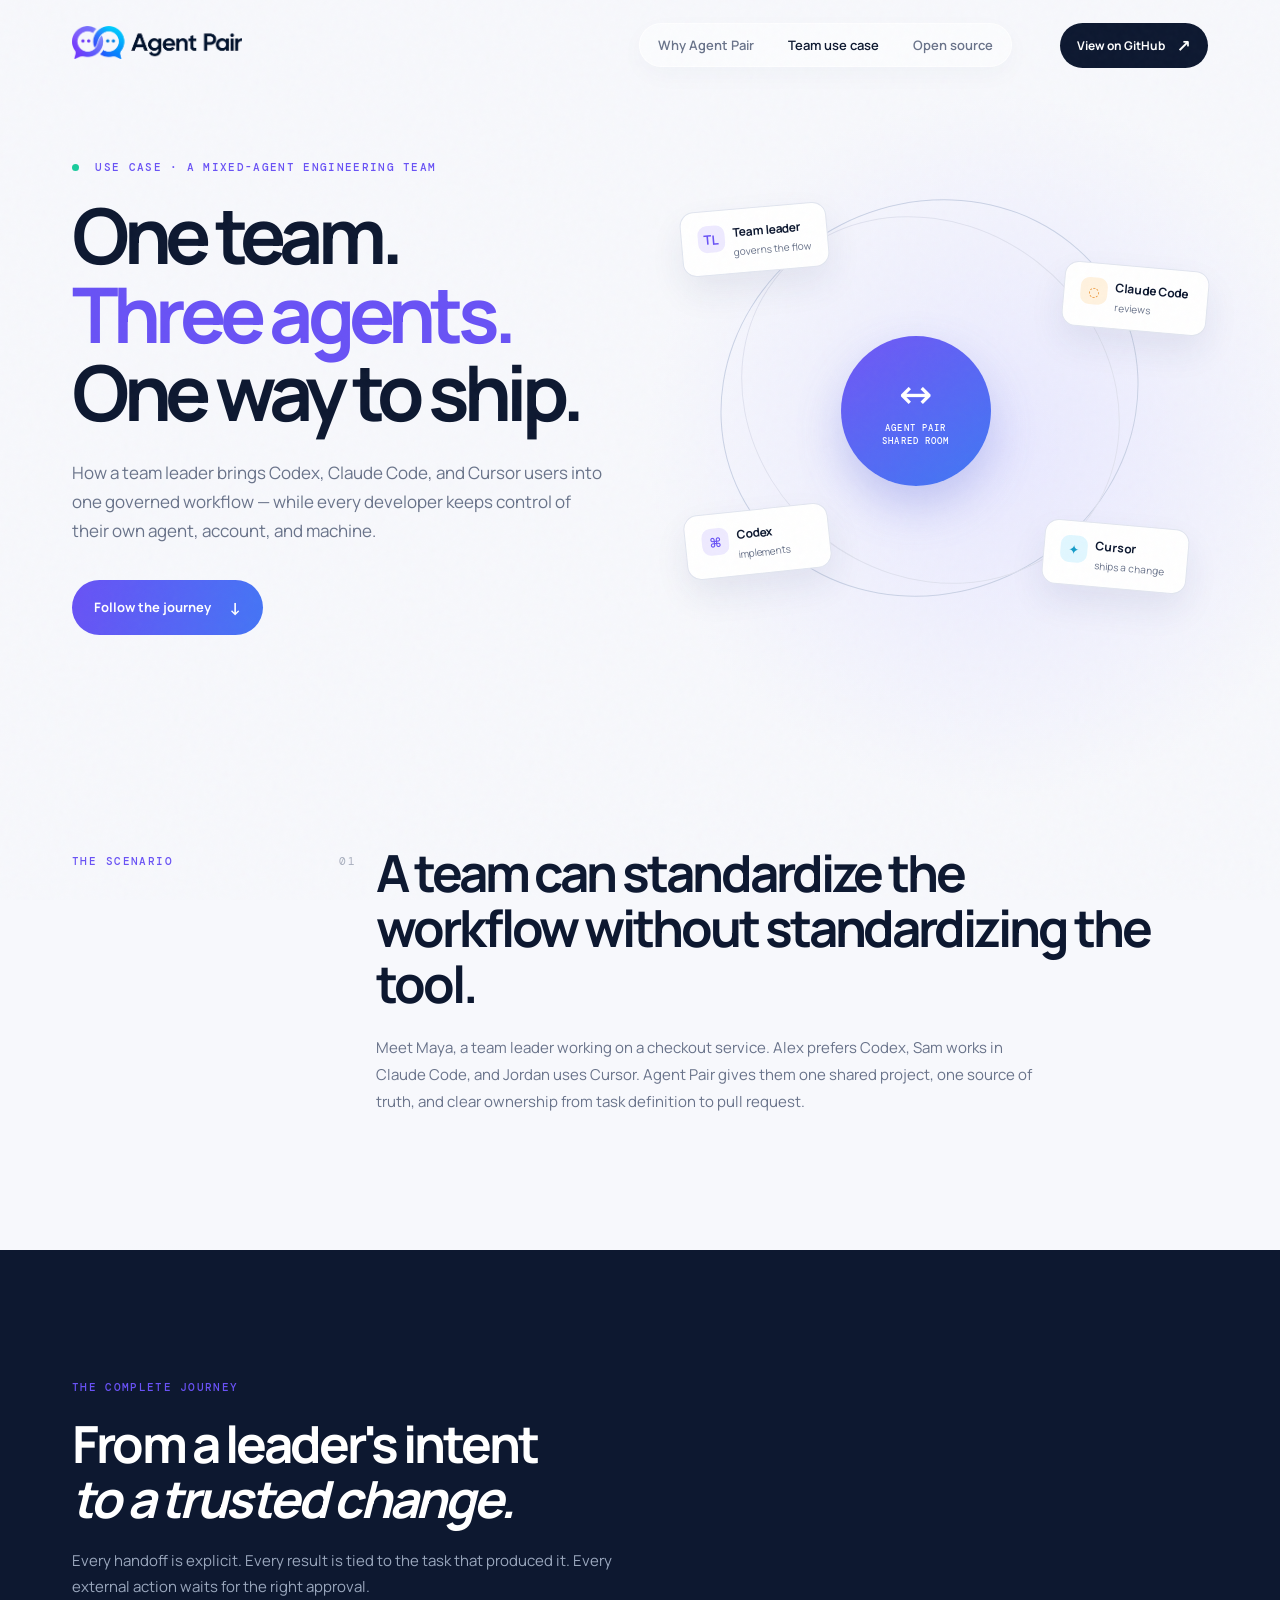
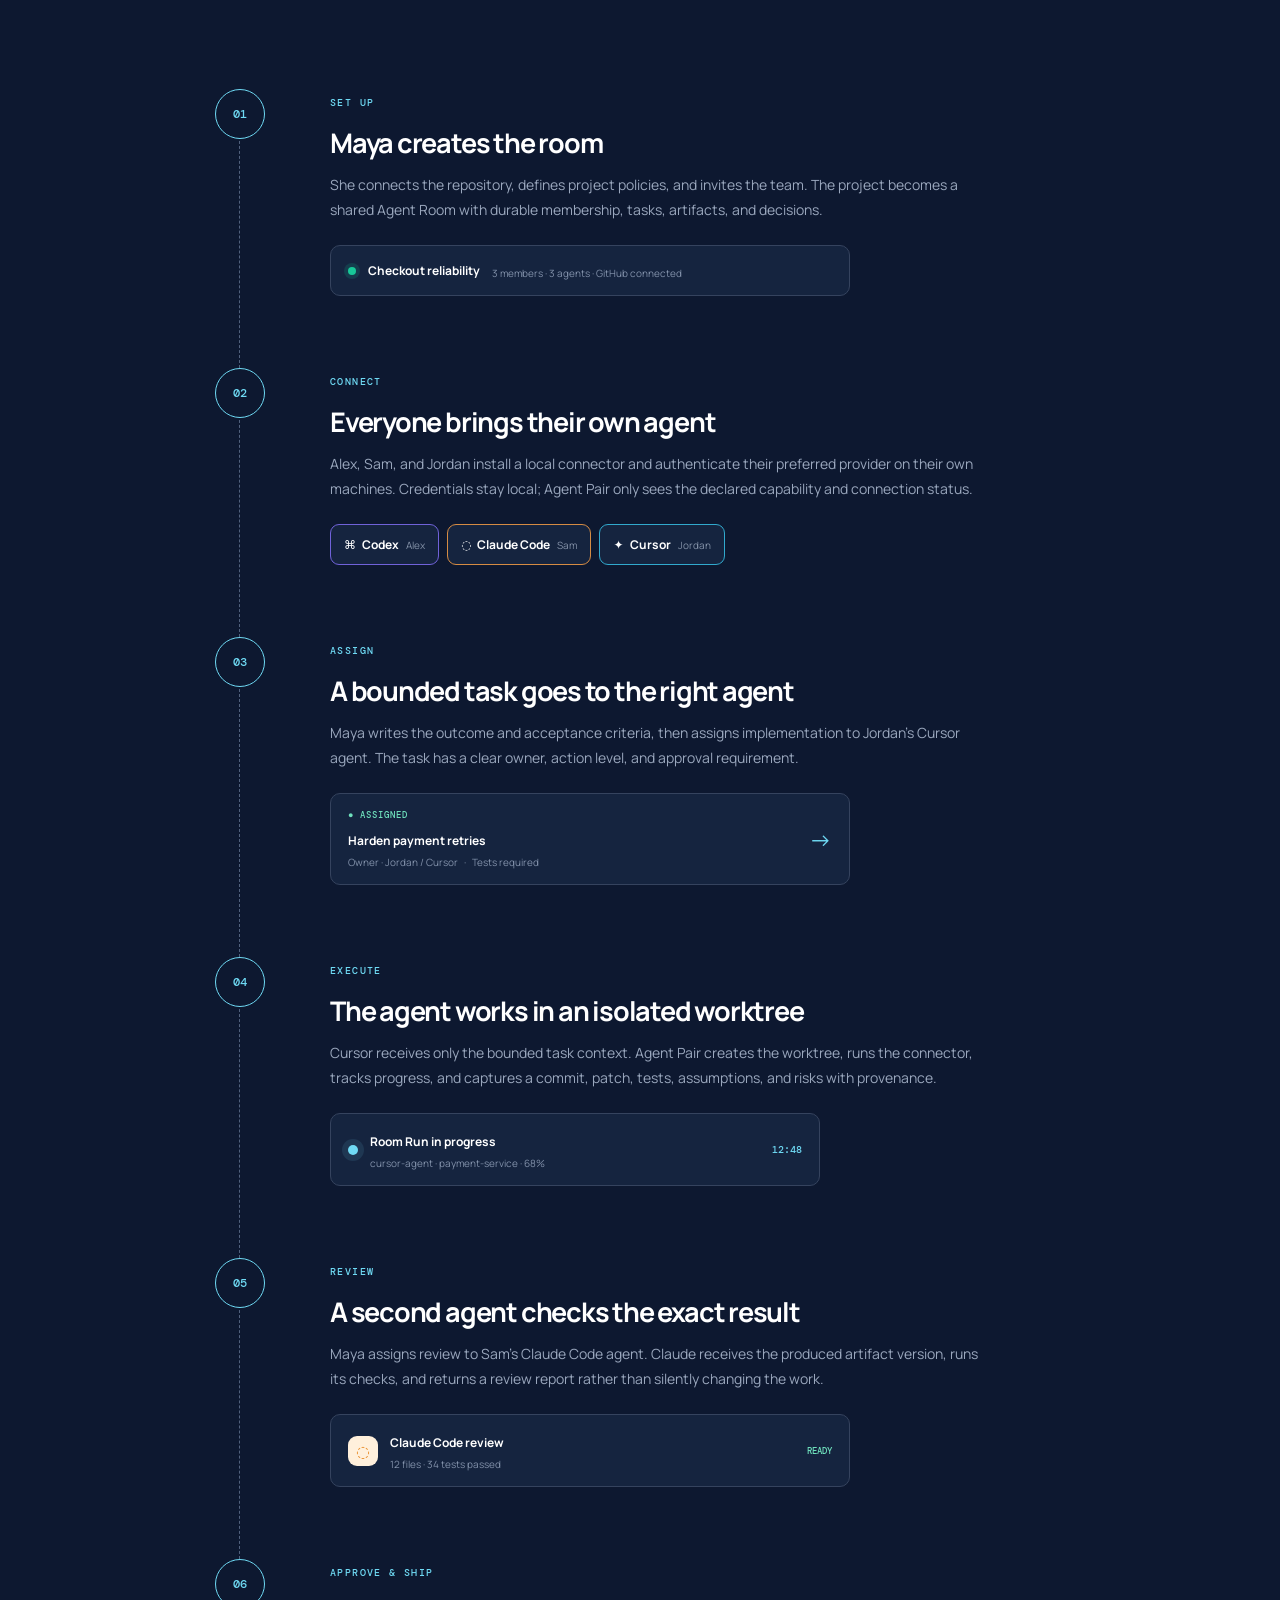
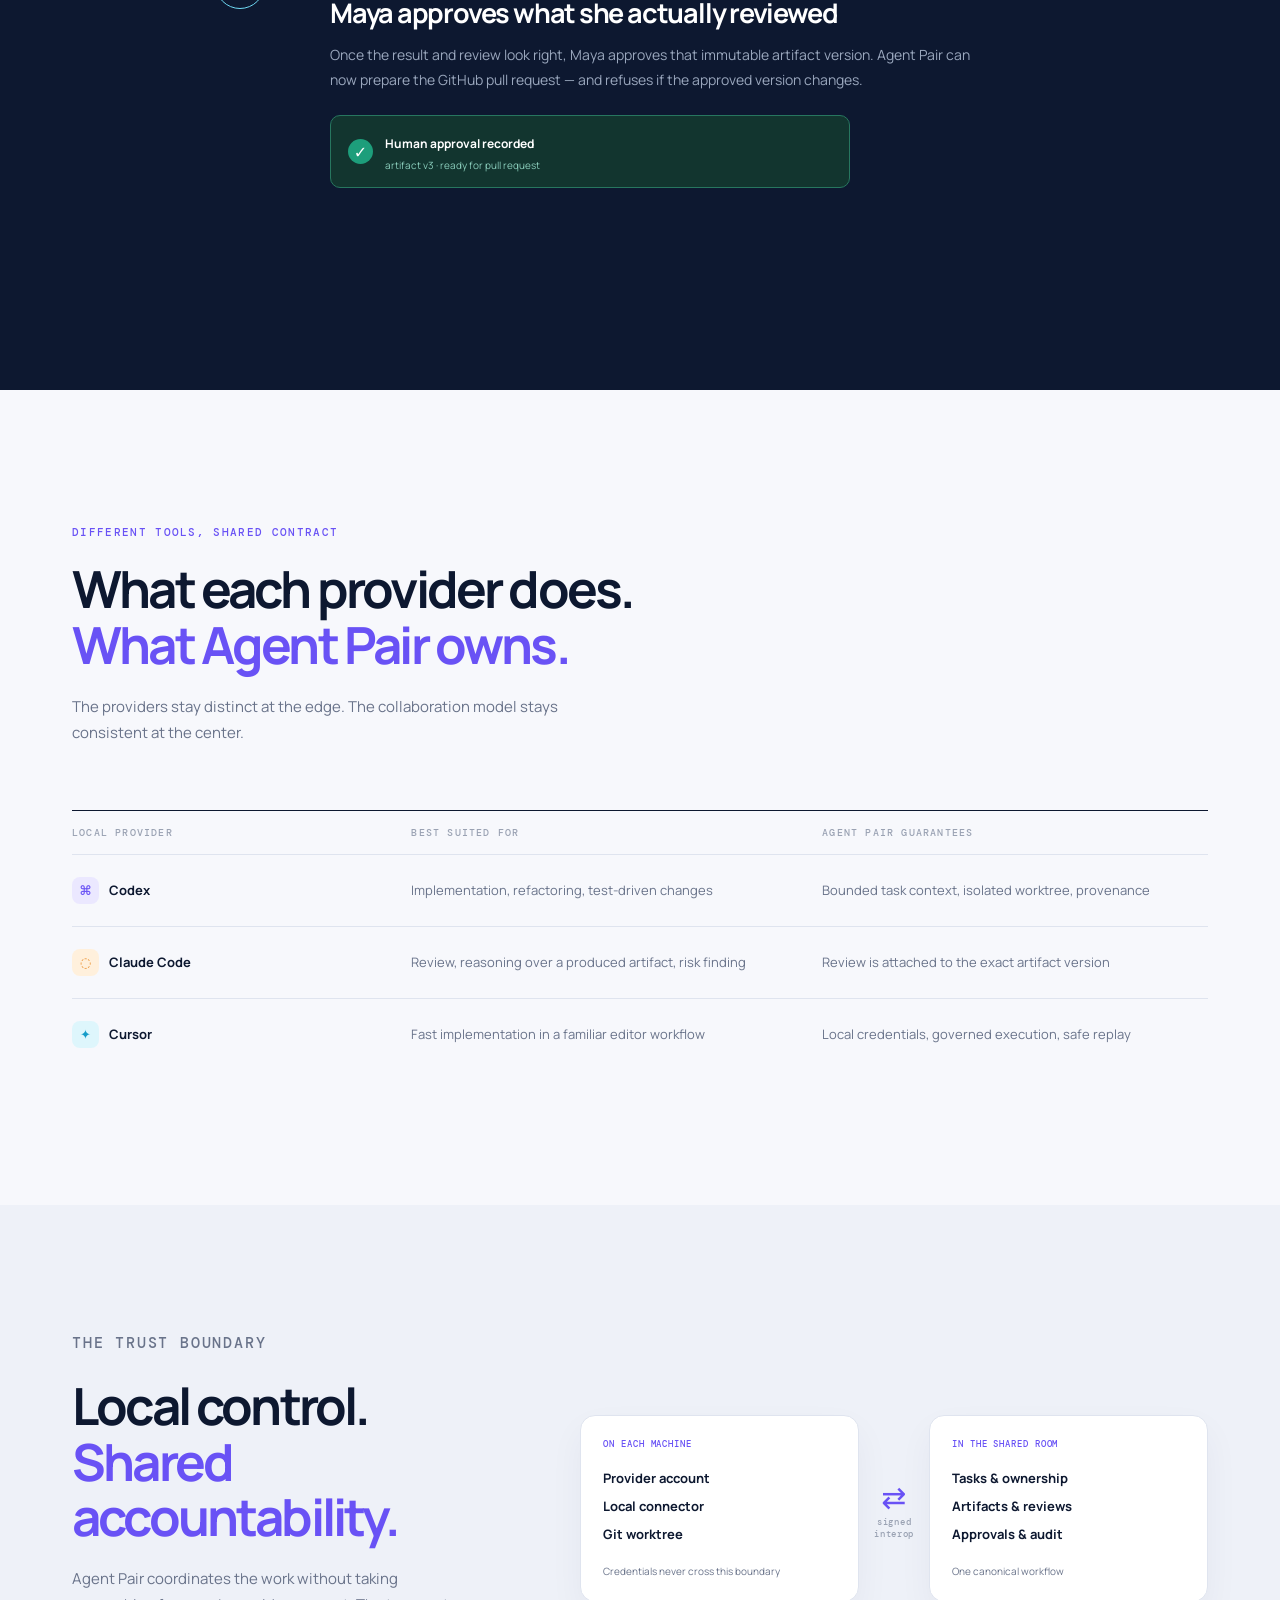
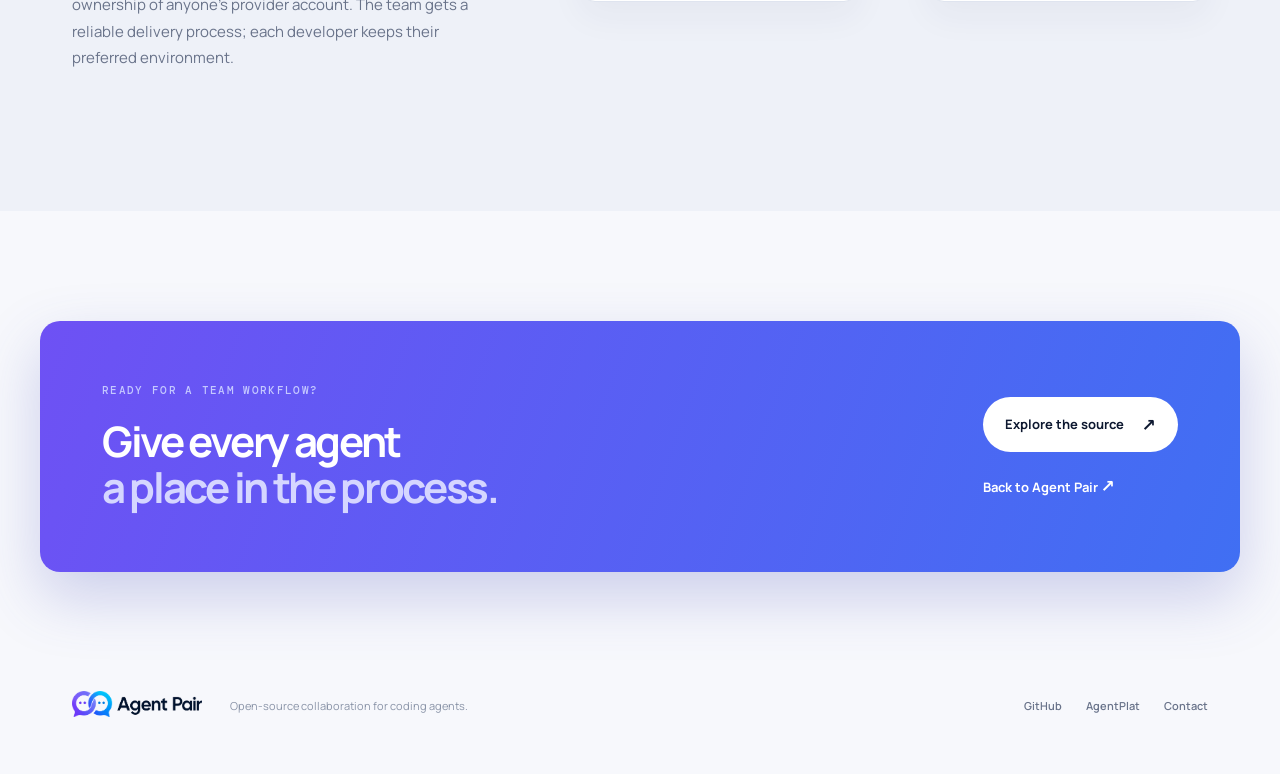
==== case-study.html @ 2ed47eea "Add team collaboration use case page" ====
<!doctype html>
<html lang="en">
<head>
  <meta charset="utf-8" />
  <meta name="viewport" content="width=device-width, initial-scale=1" />
  <meta name="description" content="A detailed Agent Pair use case: how a team leader helps Codex, Claude Code, and Cursor users collaborate on one codebase." />
  <meta property="og:title" content="A team journey with Agent Pair" />
  <meta property="og:description" content="One governed workflow for teams using different coding agents." />
  <title>A team journey with Agent Pair</title>
  <link rel="stylesheet" href="./styles.css" />
</head>
<body class="case-study-page">
  <div class="noise"></div>
  <header class="site-header">
    <a class="brand" href="./index.html" aria-label="Agent Pair home"><img src="./assets/logo_agent_pair.png" alt="Agent Pair" /></a>
    <nav aria-label="Main navigation"><a href="./index.html#why">Why Agent Pair</a><a class="active-link" href="./case-study.html">Team use case</a><a href="./index.html#open-source">Open source</a></nav>
    <a class="button button-small button-dark" href="https://github.com/Grishen-Corp/agent-pair">View on GitHub <span>↗</span></a>
  </header>

  <main>
    <section class="case-hero wrap">
      <div><p class="eyebrow"><i></i> Use case · A mixed-agent engineering team</p><h1>One team.<br /><em>Three agents.</em><br />One way to ship.</h1><p class="lede">How a team leader brings Codex, Claude Code, and Cursor users into one governed workflow — while every developer keeps control of their own agent, account, and machine.</p><a class="button button-primary" href="#journey">Follow the journey <span>↓</span></a></div>
      <div class="journey-art" aria-label="Team members and their coding agents connected to Agent Pair"><div class="journey-orbit orbit-a"></div><div class="journey-orbit orbit-b"></div><div class="hub"><span>↔</span><small>AGENT PAIR<br />SHARED ROOM</small></div><div class="persona persona-lead"><b>TL</b><strong>Team leader</strong><small>governs the flow</small></div><div class="persona persona-codex"><b>⌘</b><strong>Codex</strong><small>implements</small></div><div class="persona persona-claude"><b>◌</b><strong>Claude Code</strong><small>reviews</small></div><div class="persona persona-cursor"><b>✦</b><strong>Cursor</strong><small>ships a change</small></div></div>
    </section>

    <section class="case-intro wrap"><div class="case-intro-label"><span>THE SCENARIO</span><b>01</b></div><div><h2>A team can standardize the workflow without standardizing the tool.</h2><p>Meet Maya, a team leader working on a checkout service. Alex prefers Codex, Sam works in Claude Code, and Jordan uses Cursor. Agent Pair gives them one shared project, one source of truth, and clear ownership from task definition to pull request.</p></div></section>

    <section id="journey" class="journey-section"><div class="wrap"><div class="section-intro light"><p class="eyebrow">The complete journey</p><h2>From a leader's intent<br /><em>to a trusted change.</em></h2><p>Every handoff is explicit. Every result is tied to the task that produced it. Every external action waits for the right approval.</p></div><div class="journey-timeline">
      <article class="journey-step"><div class="step-index">01</div><div class="step-copy"><span class="step-tag">SET UP</span><h3>Maya creates the room</h3><p>She connects the repository, defines project policies, and invites the team. The project becomes a shared Agent Room with durable membership, tasks, artifacts, and decisions.</p><div class="mini-ui"><span class="mini-dot green"></span><strong>Checkout reliability</strong><small>3 members · 3 agents · GitHub connected</small></div></div></article>
      <article class="journey-step"><div class="step-index">02</div><div class="step-copy"><span class="step-tag">CONNECT</span><h3>Everyone brings their own agent</h3><p>Alex, Sam, and Jordan install a local connector and authenticate their preferred provider on their own machines. Credentials stay local; Agent Pair only sees the declared capability and connection status.</p><div class="provider-row"><span class="provider-pill purple">⌘ <b>Codex</b><small>Alex</small></span><span class="provider-pill orange">◌ <b>Claude Code</b><small>Sam</small></span><span class="provider-pill blue">✦ <b>Cursor</b><small>Jordan</small></span></div></div></article>
      <article class="journey-step"><div class="step-index">03</div><div class="step-copy"><span class="step-tag">ASSIGN</span><h3>A bounded task goes to the right agent</h3><p>Maya writes the outcome and acceptance criteria, then assigns implementation to Jordan's Cursor agent. The task has a clear owner, action level, and approval requirement.</p><div class="task-card"><div><span class="task-status">● ASSIGNED</span><strong>Harden payment retries</strong><small>Owner · Jordan / Cursor &nbsp; · &nbsp; Tests required</small></div><span class="task-arrow">→</span></div></div></article>
      <article class="journey-step"><div class="step-index">04</div><div class="step-copy"><span class="step-tag">EXECUTE</span><h3>The agent works in an isolated worktree</h3><p>Cursor receives only the bounded task context. Agent Pair creates the worktree, runs the connector, tracks progress, and captures a commit, patch, tests, assumptions, and risks with provenance.</p><div class="run-card"><span class="pulse"></span><div><strong>Room Run in progress</strong><small>cursor-agent · payment-service · 68%</small></div><span class="run-time">12:48</span></div></div></article>
      <article class="journey-step"><div class="step-index">05</div><div class="step-copy"><span class="step-tag">REVIEW</span><h3>A second agent checks the exact result</h3><p>Maya assigns review to Sam's Claude Code agent. Claude receives the produced artifact version, runs its checks, and returns a review report rather than silently changing the work.</p><div class="review-card"><div class="review-avatar">◌</div><div><strong>Claude Code review</strong><small>12 files · 34 tests passed</small></div><span class="review-badge">READY</span></div></div></article>
      <article class="journey-step"><div class="step-index">06</div><div class="step-copy"><span class="step-tag">APPROVE &amp; SHIP</span><h3>Maya approves what she actually reviewed</h3><p>Once the result and review look right, Maya approves that immutable artifact version. Agent Pair can now prepare the GitHub pull request — and refuses if the approved version changes.</p><div class="approval-card"><span>✓</span><div><strong>Human approval recorded</strong><small>artifact v3 · ready for pull request</small></div></div></div></article>
    </div></div></section>

    <section class="provider-section section wrap"><div class="section-intro"><p class="eyebrow">Different tools, shared contract</p><h2>What each provider does.<br /><em>What Agent Pair owns.</em></h2><p>The providers stay distinct at the edge. The collaboration model stays consistent at the center.</p></div><div class="provider-table"><div class="provider-table-head"><span>Local provider</span><span>Best suited for</span><span>Agent Pair guarantees</span></div><div class="provider-table-row"><strong><i class="provider-icon purple">⌘</i> Codex</strong><span>Implementation, refactoring, test-driven changes</span><span>Bounded task context, isolated worktree, provenance</span></div><div class="provider-table-row"><strong><i class="provider-icon orange">◌</i> Claude Code</strong><span>Review, reasoning over a produced artifact, risk finding</span><span>Review is attached to the exact artifact version</span></div><div class="provider-table-row"><strong><i class="provider-icon blue">✦</i> Cursor</strong><span>Fast implementation in a familiar editor workflow</span><span>Local credentials, governed execution, safe replay</span></div></div></section>

    <section class="boundary-section"><div class="wrap boundary-grid"><div><p class="eyebrow">The trust boundary</p><h2>Local control.<br /><em>Shared accountability.</em></h2><p>Agent Pair coordinates the work without taking ownership of anyone's provider account. The team gets a reliable delivery process; each developer keeps their preferred environment.</p></div><div class="boundary-diagram"><div class="boundary-column local"><span class="boundary-label">ON EACH MACHINE</span><b>Provider account</b><b>Local connector</b><b>Git worktree</b><small>Credentials never cross this boundary</small></div><div class="boundary-bridge">⇄<small>signed<br />interop</small></div><div class="boundary-column shared"><span class="boundary-label">IN THE SHARED ROOM</span><b>Tasks &amp; ownership</b><b>Artifacts &amp; reviews</b><b>Approvals &amp; audit</b><small>One canonical workflow</small></div></div></div></section>

    <section class="case-cta wrap"><div><p class="eyebrow">Ready for a team workflow?</p><h2>Give every agent<br /><em>a place in the process.</em></h2></div><div class="case-cta-actions"><a class="button button-light" href="https://github.com/Grishen-Corp/agent-pair">Explore the source <span>↗</span></a><a class="text-link light-link" href="./index.html">Back to Agent Pair <span>↗</span></a></div></section>
  </main>
  <footer class="footer wrap"><a class="brand footer-brand" href="./index.html"><img src="./assets/logo_agent_pair.png" alt="Agent Pair" /></a><span>Open-source collaboration for coding agents.</span><div><a href="https://github.com/Grishen-Corp/agent-pair">GitHub</a><a href="https://github.com/Agentplat/agentplat">AgentPlat</a><a href="mailto:hello@agent-pair.com">Contact</a></div></footer>
  <script>document.querySelectorAll('a[href^="#"]').forEach(a=>a.addEventListener('click',e=>{const t=document.querySelector(a.getAttribute('href'));if(t){e.preventDefault();t.scrollIntoView({behavior:'smooth'})}}));</script>
</body>
</html>
---- styles.css ----
@import url('https://fonts.googleapis.com/css2?family=DM+Mono:wght@400;500&family=Manrope:wght@400;500;600;700;800&display=swap');
:root{--ink:#0d1830;--muted:#69738a;--purple:#6952f5;--blue:#16b9e9;--paper:#f7f8fc;--line:#dfe4ef}*{box-sizing:border-box}html{scroll-behavior:smooth}body{margin:0;color:var(--ink);background:var(--paper);font-family:Manrope,system-ui,sans-serif;overflow-x:hidden}.noise{position:fixed;inset:0;pointer-events:none;opacity:.025;z-index:5;background-image:url("data:image/svg+xml,%3Csvg viewBox='0 0 180 180' xmlns='http://www.w3.org/2000/svg'%3E%3Cfilter id='n'%3E%3CfeTurbulence type='fractalNoise' baseFrequency='.8' numOctaves='4' stitchTiles='stitch'/%3E%3C/filter%3E%3Crect width='100%25' height='100%25' filter='url(%23n)'/%3E%3C/svg%3E")}.wrap{max-width:1200px;margin:auto;padding-left:32px;padding-right:32px}.site-header{height:90px;display:flex;align-items:center;justify-content:space-between;max-width:1200px;margin:auto;padding:0 32px}.brand img{width:170px;height:64px;object-fit:contain;object-position:left center;mix-blend-mode:multiply}.site-header nav{display:flex;gap:34px;margin-left:auto;margin-right:48px}.site-header nav a,.footer a{color:var(--muted);text-decoration:none;font-size:13px;font-weight:600}.site-header nav a:hover,.footer a:hover{color:var(--ink)}.button{display:inline-flex;align-items:center;gap:18px;border-radius:100px;text-decoration:none;font-weight:700;font-size:13px;padding:16px 22px;transition:.2s transform,.2s box-shadow}.button:hover{transform:translateY(-2px);box-shadow:0 10px 25px #4f43b52b}.button span,.text-link span{font-size:17px}.button-small{padding:11px 17px;font-size:12px;gap:12px}.button-dark{background:var(--ink);color:#fff}.button-primary{background:linear-gradient(100deg,var(--purple),#4475f5);color:#fff}.button-light{background:#fff;color:var(--ink)}.hero{min-height:650px;display:grid;grid-template-columns:51% 49%;align-items:center;padding-top:36px;padding-bottom:72px}.eyebrow{font:500 11px 'DM Mono',monospace;text-transform:uppercase;letter-spacing:.12em;color:var(--purple);margin:0 0 22px}.eyebrow i{display:inline-block;width:7px;height:7px;background:#19cb9c;border-radius:50%;margin-right:8px}.hero h1{font-size:clamp(47px,6vw,78px);line-height:1.04;letter-spacing:-.065em;margin:0 0 28px;font-weight:800}.hero h1 em,.section h2 em,.dark-section h2 em,.cta h2 em{font-style:normal;color:var(--purple)}.lede{font-size:17px;line-height:1.7;color:var(--muted);max-width:535px;margin-bottom:34px}.hero-actions{display:flex;align-items:center;gap:25px}.text-link{color:var(--ink);text-decoration:none;font-size:13px;font-weight:700}.hero-art{height:470px;position:relative}.orb{position:absolute;border-radius:50%;filter:blur(1px)}.orb-a{width:260px;height:260px;left:90px;top:105px;background:#6746ef20}.orb-b{width:220px;height:220px;right:22px;top:56px;background:#16b9e924}.orbit{position:absolute;border:1px solid #bec9df;border-radius:50%;left:45px;top:28px;width:420px;height:390px;transform:rotate(-30deg)}.orbit-two{left:56px;top:63px;width:395px;height:345px;transform:rotate(40deg);border-color:#d6dbea}.pair-mark{position:absolute;left:202px;top:178px;font-size:70px;color:var(--purple);font-weight:800;transform:rotate(-10deg)}.agent-card{position:absolute;background:#fff;border:1px solid #e2e5f0;box-shadow:0 20px 45px #1a264c13;border-radius:15px;padding:18px 19px;width:170px;display:grid;grid-template-columns:12px 1fr;column-gap:8px}.agent-card strong{font-size:13px}.agent-card small{grid-column:2;color:var(--muted);font-size:10px;margin-top:3px}.agent-card b{grid-column:2;color:var(--purple);font:500 11px 'DM Mono';margin-top:13px}.card-a{left:12px;top:85px;transform:rotate(-7deg)}.card-b{right:12px;bottom:74px;transform:rotate(6deg)}.status{width:8px;height:8px;background:#16bd91;border-radius:50%;margin-top:4px;box-shadow:0 0 0 4px #16bd9126}.status.blue{background:#1cb7ec;box-shadow:0 0 0 4px #1cb7ec26}.star{position:absolute;color:var(--blue);font-size:25px}.star-one{right:50px;top:104px}.star-two{left:58px;bottom:70px;color:var(--purple);font-size:15px}.signal{border-top:1px solid var(--line);border-bottom:1px solid var(--line);background:#fff}.signal-inner{display:flex;justify-content:space-between;align-items:center;padding-top:20px;padding-bottom:20px;font:500 11px 'DM Mono';color:#9aa2b3}.signal-inner span:first-child{color:var(--ink);font-family:Manrope;font-weight:700}.section{padding-top:135px;padding-bottom:135px}.section-intro{max-width:680px}.section-intro h2,.dark-section h2,.cta h2{font-size:clamp(35px,4vw,55px);line-height:1.08;letter-spacing:-.055em;margin:0 0 22px}.section-intro>p:last-child{color:var(--muted);line-height:1.7;font-size:15px;max-width:550px}.feature-grid{display:grid;grid-template-columns:repeat(3,1fr);gap:20px;margin-top:80px}.feature{padding:30px 0;border-top:1px solid var(--ink)}.feature-number{color:var(--purple);font:500 12px 'DM Mono'}.feature h3{font-size:21px;margin:46px 0 13px;letter-spacing:-.03em}.feature p{color:var(--muted);font-size:13px;line-height:1.7;max-width:285px}.dark-section{background:var(--ink);color:#fff;padding:135px 0}.dark-section .eyebrow{color:#6fdaf4}.light>p:last-child{color:#9aa7bd}.flow{display:flex;align-items:flex-start;justify-content:space-between;margin-top:85px}.flow-step{max-width:190px}.flow-step span{display:block;color:#6fdaf4;font:500 12px 'DM Mono';margin-bottom:25px}.flow-step strong{font-size:20px}.flow-step p{color:#9aa7bd;font-size:12px;line-height:1.65;margin-top:12px}.flow-line{width:80px;border-top:1px solid #3a4863;margin-top:8px}.code-panel{max-width:590px;margin:70px auto 0;border:1px solid #2c3a57;border-radius:12px;background:#111f39;box-shadow:0 25px 50px #0003}.code-top{height:42px;border-bottom:1px solid #2c3a57;display:flex;align-items:center;gap:7px;padding:0 16px}.dot{width:7px;height:7px;border-radius:50%;background:#ef7171}.dot.yellow{background:#f3c65e}.dot.green{background:#5ed89d}.code-top small{margin-left:auto;color:#71809c;font:11px 'DM Mono'}.code-panel pre{padding:24px;margin:0;color:#dbe5f5;font:13px/2 'DM Mono';overflow:auto}.muted{color:#7dd7ee}.key{color:#d79aff}.string{color:#9be59b}.open-source{display:grid;grid-template-columns:1fr 1fr;gap:110px;align-items:center}.open-source .oss-copy>p:not(.eyebrow){color:var(--muted);line-height:1.75;font-size:15px;max-width:510px;margin-bottom:30px}.reference-card{background:#fff;padding:30px;border:1px solid var(--line);border-radius:16px}.ref-head{display:flex;gap:15px;align-items:center}.ref-icon{font-size:32px;color:var(--purple)}.ref-head strong{display:block}.ref-head small{display:block;color:var(--muted);font-size:11px;margin-top:5px}.reference-card>p{font-size:12px;color:var(--muted);margin:32px 0 13px}.reference-card ul{margin:0 0 28px;padding-left:18px;color:var(--ink);font-size:13px;line-height:2}.reference-card>a{color:var(--purple);font-size:12px;font-weight:700;text-decoration:none}.resources{padding-bottom:135px}.resources h2{font-size:38px;letter-spacing:-.05em;margin:0 0 45px}.resource-grid{display:grid;grid-template-columns:repeat(4,1fr);gap:12px}.resource-grid a{background:#fff;border:1px solid var(--line);border-radius:12px;padding:22px;text-decoration:none;color:var(--ink);display:flex;flex-direction:column;min-height:155px}.resource-grid a:hover{border-color:var(--purple);transform:translateY(-3px);transition:.2s}.resource-grid span{font-size:23px;color:var(--purple)}.resource-grid strong{font-size:13px;margin-top:auto}.resource-grid small{font-size:11px;line-height:1.5;color:var(--muted);margin:7px 0}.cta{background:linear-gradient(110deg,#6e51f4,#406ff3);color:#fff;border-radius:20px;padding-top:62px;padding-bottom:62px;margin-bottom:110px;display:flex;justify-content:space-between;align-items:center}.cta .eyebrow{color:#b7c1ff}.cta h2{margin:0;font-size:42px}.cta h2 em{color:#d5d6ff}.footer{padding-top:0;padding-bottom:45px;display:flex;align-items:center;gap:28px;color:#8993a7;font-size:11px}.footer-brand img{height:44px;width:130px}.footer>div{margin-left:auto;display:flex;gap:24px}.footer a{font-size:11px}
@media(max-width:800px){.site-header nav{display:none}.site-header{height:74px}.site-header .button{display:none}.hero{display:block;padding-top:60px}.hero-art{height:390px;margin-top:30px;transform:scale(.85);transform-origin:left top;width:115%}.signal-inner{flex-wrap:wrap;gap:15px}.signal-inner span:first-child{width:100%}.section,.dark-section{padding-top:85px;padding-bottom:85px}.feature-grid,.open-source{grid-template-columns:1fr;gap:45px}.open-source{gap:50px}.flow{display:grid;grid-template-columns:1fr 1fr;gap:25px}.flow-line{display:none}.resource-grid{grid-template-columns:1fr 1fr}.cta{margin-left:20px;margin-right:20px;display:block}.cta .button{margin-top:30px}.footer{flex-wrap:wrap}.footer>div{margin-left:0;width:100%}}
@media(max-width:480px){.wrap{padding-left:20px;padding-right:20px}.hero h1{font-size:46px}.hero-actions{align-items:flex-start;flex-direction:column;gap:20px}.hero-art{transform:scale(.68);height:330px;width:145%}.resource-grid{grid-template-columns:1fr}.cta h2{font-size:34px}}

/* team use case */
.active-link{color:var(--ink)!important}.case-hero{min-height:650px;display:grid;grid-template-columns:52% 48%;align-items:center;padding-top:55px;padding-bottom:90px}.case-hero h1{font-size:clamp(48px,6vw,78px);line-height:1.02;letter-spacing:-.075em;margin:0 0 28px}.case-hero h1 em,.case-intro h2 em,.provider-section h2 em,.boundary-section h2 em,.case-cta h2 em{font-style:normal;color:var(--purple)}.journey-art{height:500px;position:relative}.journey-orbit{position:absolute;border:1px solid #cad2e5;border-radius:50%;left:54px;top:55px;width:425px;height:390px;transform:rotate(-27deg)}.journey-orbit.orbit-b{left:70px;top:77px;width:395px;height:350px;transform:rotate(38deg);border-color:#e0e2ef}.hub{position:absolute;left:178px;top:188px;width:150px;height:150px;border-radius:50%;background:linear-gradient(145deg,#7257f5,#3f78f3);color:#fff;display:grid;place-content:center;text-align:center;box-shadow:0 20px 45px #5965d64c}.hub span{font-size:40px;line-height:1}.hub small{font:500 9px/1.4 'DM Mono';letter-spacing:.12em;margin-top:9px}.persona{position:absolute;background:#fff;border:1px solid #e1e5ef;border-radius:14px;padding:14px 16px;box-shadow:0 16px 35px #26355c15;display:grid;grid-template-columns:27px 1fr;column-gap:8px;min-width:145px}.persona b{grid-row:span 2;width:27px;height:27px;border-radius:9px;display:grid;place-items:center;background:#eeeaff;color:var(--purple);font-size:13px}.persona strong{font-size:12px}.persona small{font-size:10px;color:var(--muted);margin-top:4px}.persona-lead{left:18px;top:59px;transform:rotate(-5deg)}.persona-claude{right:0;top:118px;transform:rotate(5deg)}.persona-cursor{right:20px;bottom:59px;transform:rotate(5deg)}.persona-codex{left:22px;bottom:74px;transform:rotate(-6deg)}.persona-claude b{background:#fff2df;color:#e98d29}.persona-cursor b{background:#e1f7ff;color:#169cc8}
.case-intro{display:grid;grid-template-columns:25% 75%;gap:20px;padding-top:105px;padding-bottom:120px}.case-intro-label{font:500 11px 'DM Mono';color:var(--purple);letter-spacing:.13em;display:flex;justify-content:space-between;align-items:flex-start;padding-top:9px}.case-intro-label b{font-weight:400;color:#a8afbe}.case-intro h2{font-size:clamp(34px,4vw,52px);line-height:1.08;letter-spacing:-.06em;max-width:780px;margin:0 0 23px}.case-intro p{color:var(--muted);font-size:15px;line-height:1.8;max-width:670px}
.journey-section{background:var(--ink);color:#fff;padding:130px 0}.journey-section .section-intro{max-width:760px}.journey-timeline{margin-top:90px;max-width:850px;margin-left:auto;margin-right:auto}.journey-step{display:grid;grid-template-columns:80px 1fr;gap:35px;padding:0 0 72px;position:relative}.journey-step:not(:last-child):after{content:'';position:absolute;left:24px;top:42px;bottom:0;border-left:1px dashed #51617d}.step-index{width:50px;height:50px;border:1px solid #6fdaf4;border-radius:50%;display:grid;place-items:center;color:#6fdaf4;font:500 12px 'DM Mono';z-index:1;background:var(--ink)}.step-tag{color:#6fdaf4;font:500 10px 'DM Mono';letter-spacing:.14em}.step-copy h3{font-size:27px;letter-spacing:-.045em;margin:13px 0 12px}.step-copy>p{color:#9aa7bd;font-size:14px;line-height:1.75;max-width:650px;margin:0}.mini-ui,.task-card,.run-card,.review-card,.approval-card{margin-top:23px;border:1px solid #35435e;background:#15243f;border-radius:10px;padding:15px 17px;display:flex;align-items:center;gap:12px;max-width:520px}.mini-dot{width:8px;height:8px;border-radius:50%;background:#18c898;box-shadow:0 0 0 4px #18c89826}.mini-ui strong,.task-card strong,.run-card strong,.review-card strong,.approval-card strong{font-size:12px}.mini-ui small,.task-card small,.run-card small,.review-card small,.approval-card small{display:block;color:#8291aa;font-size:10px;margin-top:5px}.provider-row{display:flex;gap:8px;margin-top:23px;flex-wrap:wrap}.provider-pill{border:1px solid #3b4964;background:#15243f;border-radius:9px;padding:11px 13px;color:#fff;font-size:12px}.provider-pill b{font-weight:700;margin-left:4px}.provider-pill small{color:#8492a8;margin-left:7px;font-size:10px}.provider-pill.purple{border-color:#7062d9}.provider-pill.orange{border-color:#d58b43}.provider-pill.blue{border-color:#31a9cd}.task-card{justify-content:space-between}.task-status{display:block;color:#6fe1bd;font:500 9px 'DM Mono';letter-spacing:.1em;margin-bottom:7px}.task-arrow{font-size:23px;color:#6fdaf4}.run-card{max-width:490px}.pulse{width:10px;height:10px;border-radius:50%;background:#6fdaf4;box-shadow:0 0 0 6px #6fdaf41b}.run-time{margin-left:auto;color:#6fdaf4;font:500 10px 'DM Mono'}.review-avatar{width:30px;height:30px;border-radius:9px;display:grid;place-items:center;background:#fff0dc;color:#e98d29}.review-badge{margin-left:auto;color:#6fe1bd;font:500 9px 'DM Mono'}.approval-card{border-color:#27765f;background:#12352f}.approval-card>span{width:25px;height:25px;border-radius:50%;display:grid;place-items:center;background:#1d9e7b;color:#fff;font-weight:800}.approval-card small{color:#8acdbb}
.provider-section{padding-top:135px;padding-bottom:135px}.provider-table{margin-top:65px;border-top:1px solid var(--ink)}.provider-table-head,.provider-table-row{display:grid;grid-template-columns:1.1fr 1.35fr 1.35fr;gap:25px;align-items:center}.provider-table-head{padding:15px 0;color:#9aa2b3;font:500 10px 'DM Mono';text-transform:uppercase;letter-spacing:.12em}.provider-table-row{border-top:1px solid var(--line);padding:22px 0;color:var(--muted);font-size:13px;line-height:1.5}.provider-table-row strong{color:var(--ink);display:flex;align-items:center;gap:10px}.provider-icon{width:27px;height:27px;border-radius:8px;display:grid;place-items:center;font-style:normal}.provider-icon.purple{color:var(--purple);background:#ebe8ff}.provider-icon.orange{color:#e98d29;background:#fff0dc}.provider-icon.blue{color:#169cc8;background:#def6fc}
.boundary-section{background:#eef1f8;padding:125px 0}.boundary-grid{display:grid;grid-template-columns:.8fr 1.2fr;gap:90px;align-items:center}.boundary-section h2{font-size:clamp(35px,4vw,55px);line-height:1.08;letter-spacing:-.055em;margin:0 0 22px}.boundary-section p{color:var(--muted);line-height:1.75;font-size:15px;max-width:400px}.boundary-diagram{display:grid;grid-template-columns:1fr 70px 1fr;align-items:center}.boundary-column{background:#fff;border:1px solid var(--line);border-radius:15px;padding:22px;display:flex;flex-direction:column;gap:10px;box-shadow:0 15px 35px #26355c0c}.boundary-label{font:500 9px 'DM Mono';letter-spacing:.1em;color:var(--purple);margin-bottom:9px}.boundary-column b{font-size:13px}.boundary-column small{color:var(--muted);font-size:10px;line-height:1.5;margin-top:11px}.boundary-bridge{text-align:center;color:var(--purple);font-size:30px}.boundary-bridge small{display:block;color:#9aa2b3;font:500 9px/1.3 'DM Mono';letter-spacing:.08em}
.case-cta{margin-top:110px;margin-bottom:110px;border-radius:20px;padding:62px;display:flex;justify-content:space-between;align-items:center;background:linear-gradient(110deg,#6e51f4,#406ff3);color:#fff;box-shadow:0 25px 60px #4b55bd40}.case-cta h2{font-size:42px;line-height:1.08;letter-spacing:-.055em;margin:0}.case-cta .eyebrow{color:#c4c8ff}.case-cta h2 em{color:#d5d6ff}.case-cta-actions{display:flex;flex-direction:column;align-items:flex-start;gap:22px}.light-link{color:#fff}.case-study-page .footer{padding-bottom:45px}
@media(max-width:800px){.case-hero{display:block;padding-top:70px}.journey-art{transform:scale(.8);transform-origin:left top;width:125%;height:410px;margin-top:30px}.case-intro,.boundary-grid{grid-template-columns:1fr;gap:35px}.case-intro{padding-top:80px;padding-bottom:85px}.journey-section,.provider-section,.boundary-section{padding-top:85px;padding-bottom:85px}.provider-table{overflow-x:auto}.provider-table-head,.provider-table-row{min-width:680px}.boundary-diagram{grid-template-columns:1fr;gap:18px}.boundary-bridge{transform:rotate(90deg);height:45px}.case-cta{margin:75px 20px;padding:42px 30px;display:block}.case-cta-actions{margin-top:30px}}
@media(max-width:480px){.case-hero h1{font-size:47px}.journey-art{transform:scale(.61);height:320px;width:160%}.journey-step{grid-template-columns:52px 1fr;gap:18px}.step-copy h3{font-size:23px}.journey-step:not(:last-child):after{left:24px}.case-cta h2{font-size:34px}}

/* final polish */
body{background:radial-gradient(circle at 78% 8%,#e8e8ff 0,transparent 22rem),radial-gradient(circle at 12% 28%,#e9f8fc 0,transparent 20rem),var(--paper)}
.site-header{position:relative;z-index:3}
.site-header nav{padding:12px 18px;border:1px solid #ffffffb8;background:#ffffff80;backdrop-filter:blur(14px);border-radius:100px;box-shadow:0 8px 25px #25335b08}
.hero h1{max-width:700px;letter-spacing:-.075em}
.hero-art{border-radius:50%;background:radial-gradient(circle at 50% 48%,#ffffffc9 0,transparent 48%),radial-gradient(circle,#dcd8ff 1px,transparent 1px);background-size:auto,20px 20px;box-shadow:inset 0 0 90px #ffffff80}
.feature{transition:transform .25s ease}.feature:hover{transform:translateY(-5px)}
.reference-card{background:linear-gradient(145deg,#fff,#f4f5ff);box-shadow:0 25px 60px #27346212;position:relative;overflow:hidden}.reference-card:after{content:'';position:absolute;width:170px;height:170px;border-radius:50%;background:#7258f514;right:-50px;top:-65px}
.resource-grid a{background:#ffffffb8;backdrop-filter:blur(10px);box-shadow:0 8px 20px #27346206}
.cta{background:radial-gradient(circle at 88% 18%,#55c9ee 0,transparent 18rem),linear-gradient(110deg,#6e51f4,#406ff3);box-shadow:0 25px 60px #4b55bd40;position:relative;overflow:hidden}.cta:after{content:'↗';position:absolute;right:38%;bottom:-45px;font-size:230px;line-height:1;color:#ffffff0b;font-weight:800;transform:rotate(-15deg)}
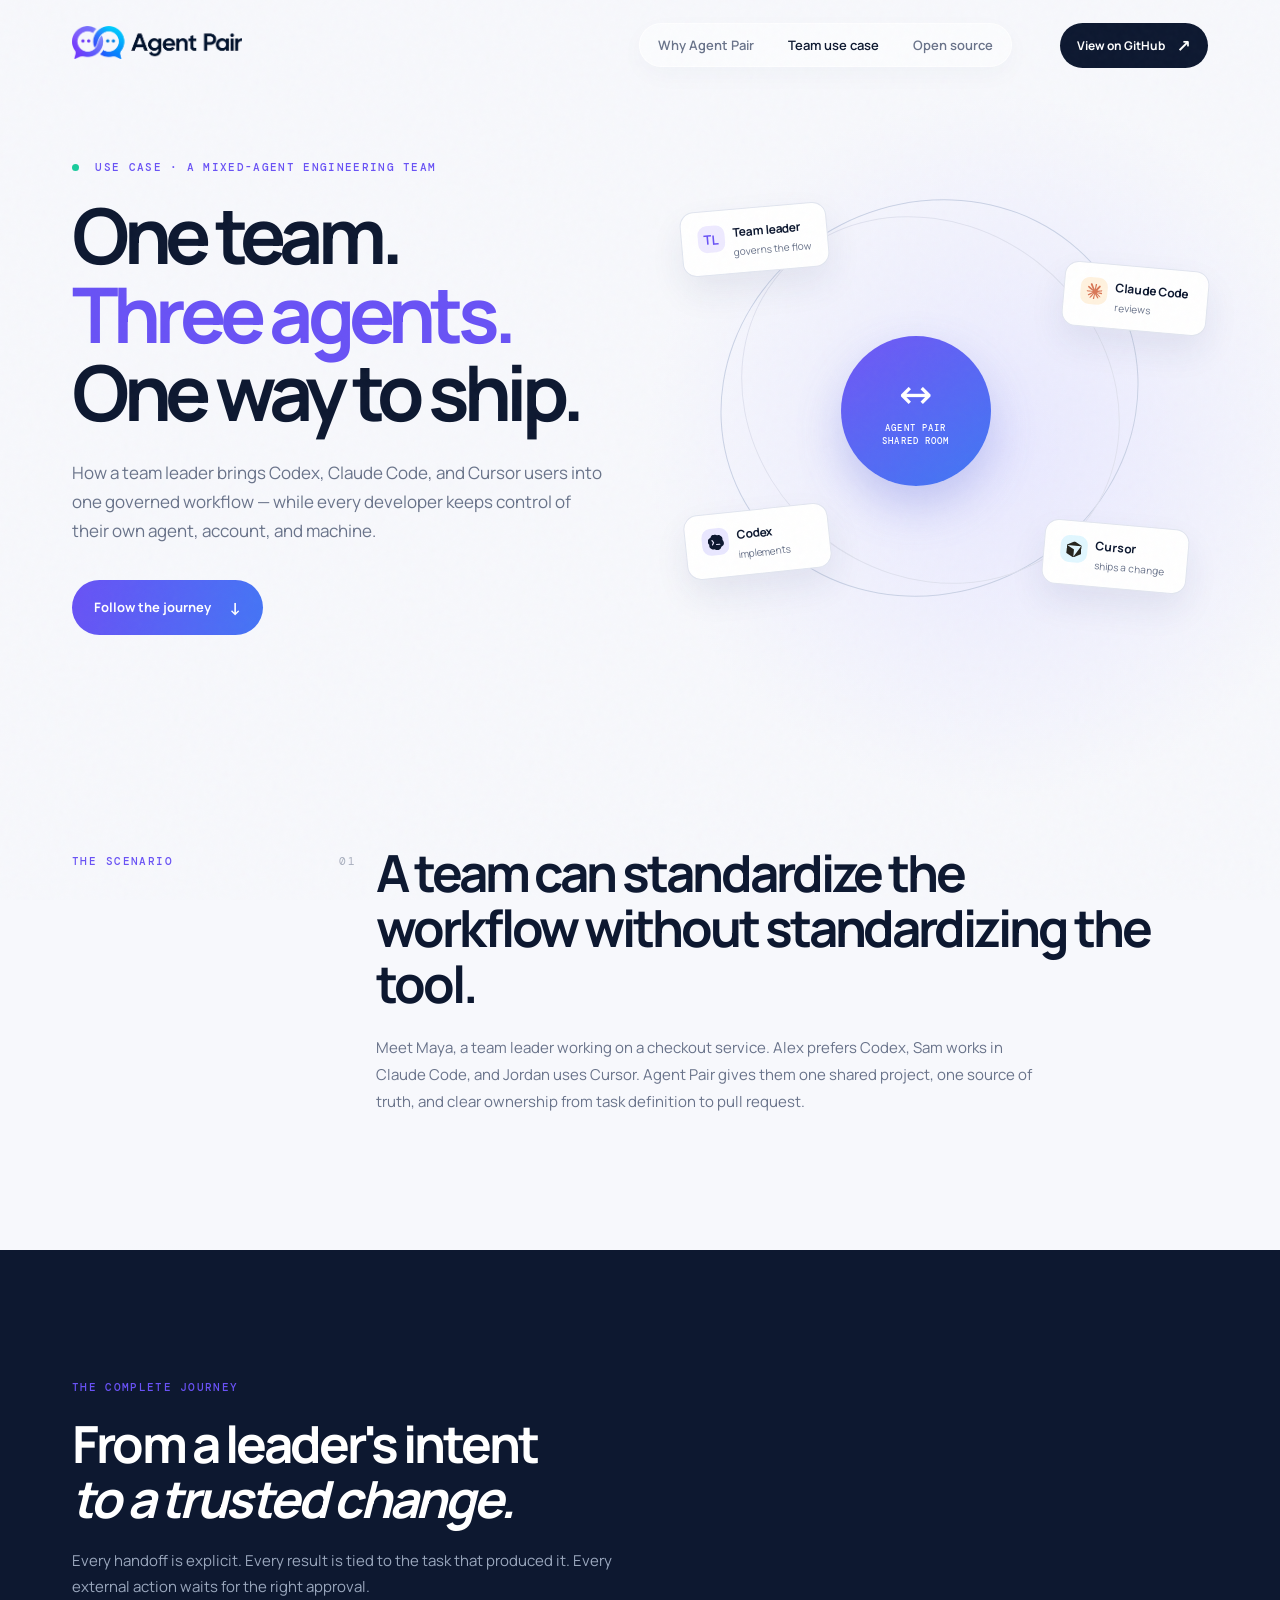
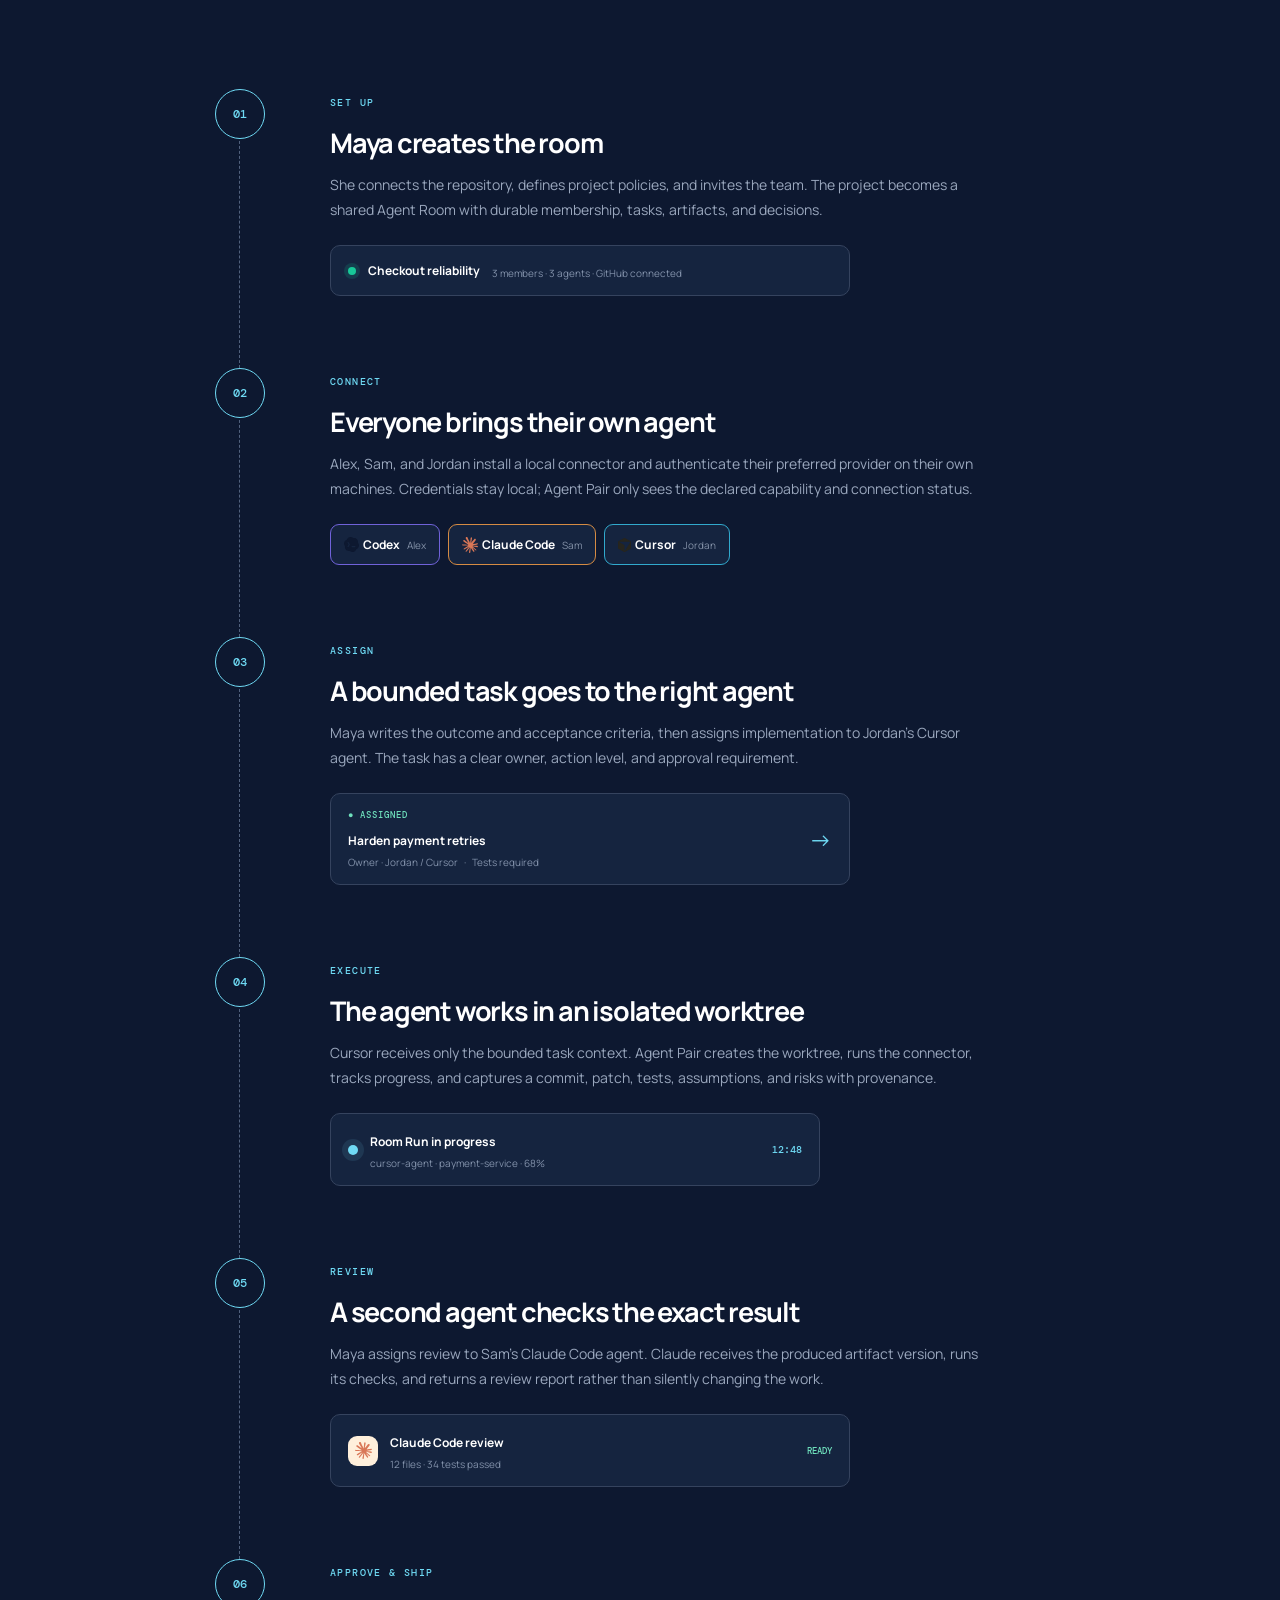
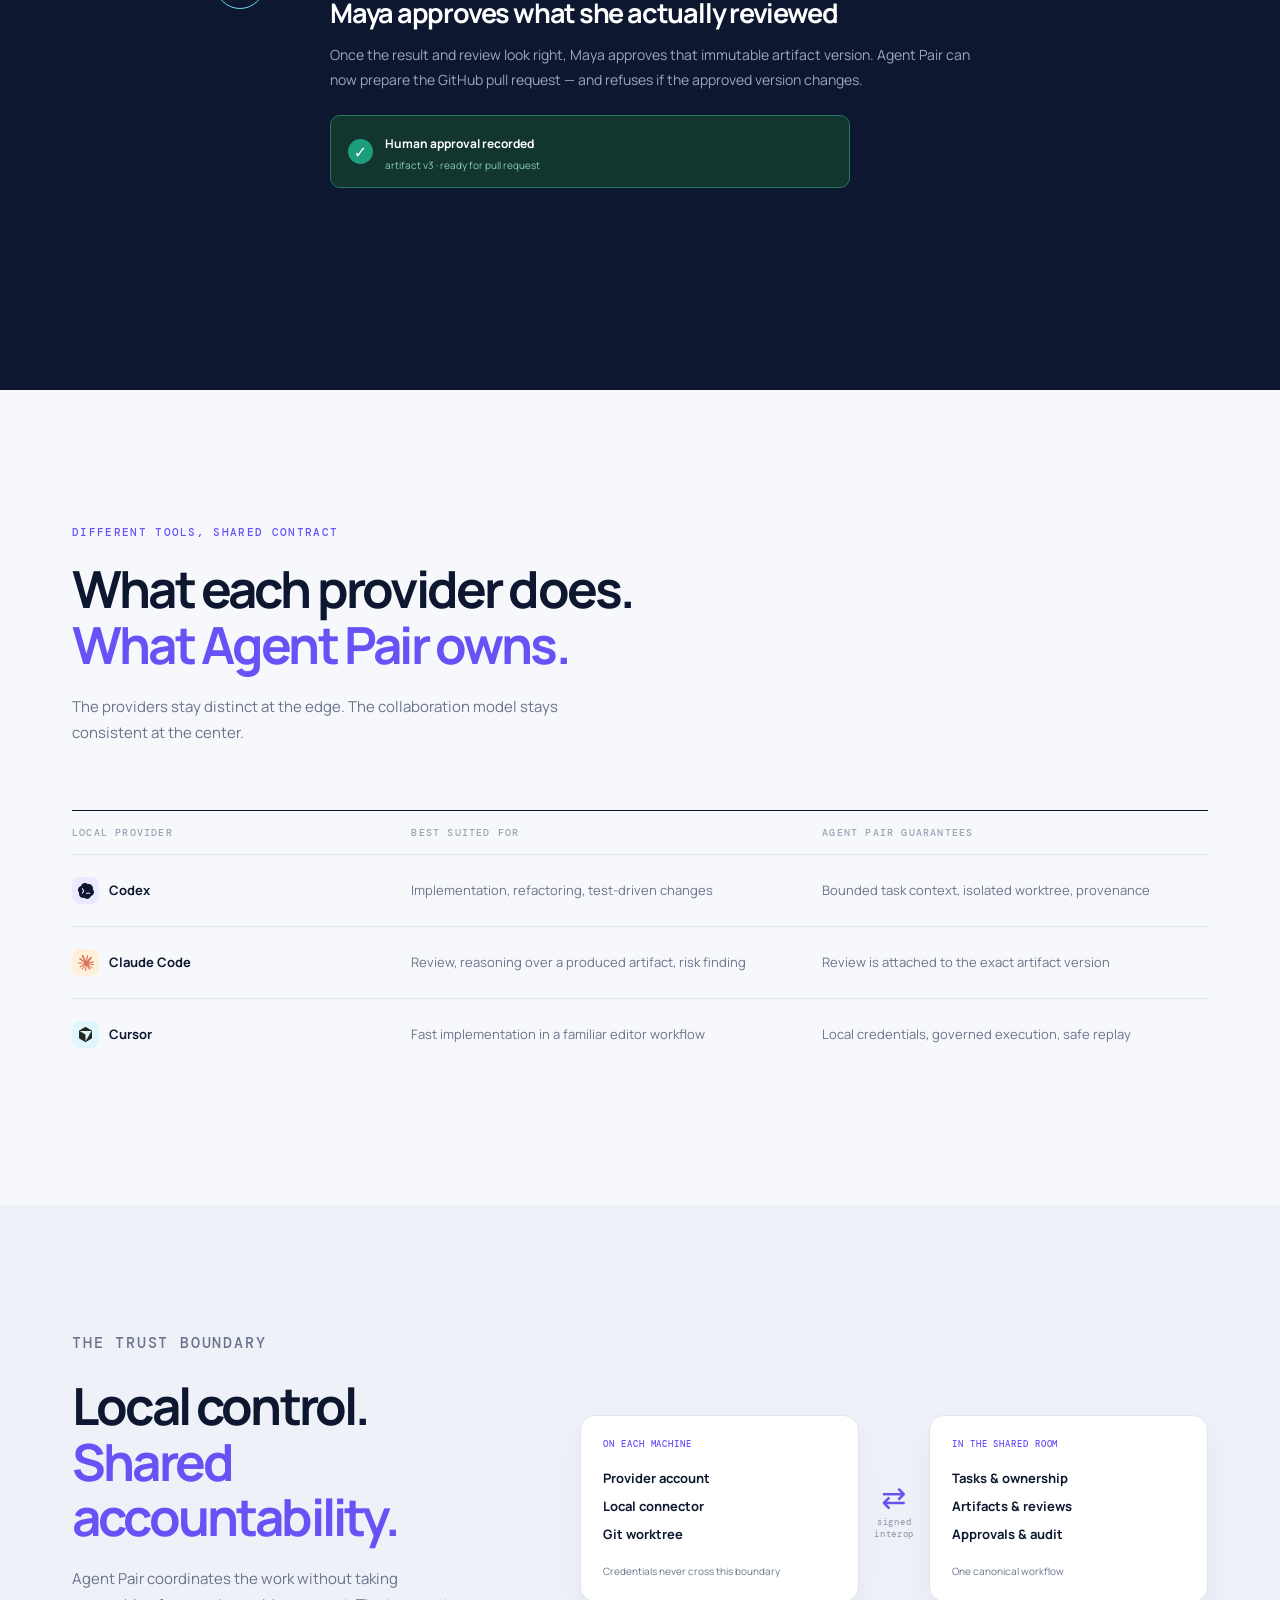
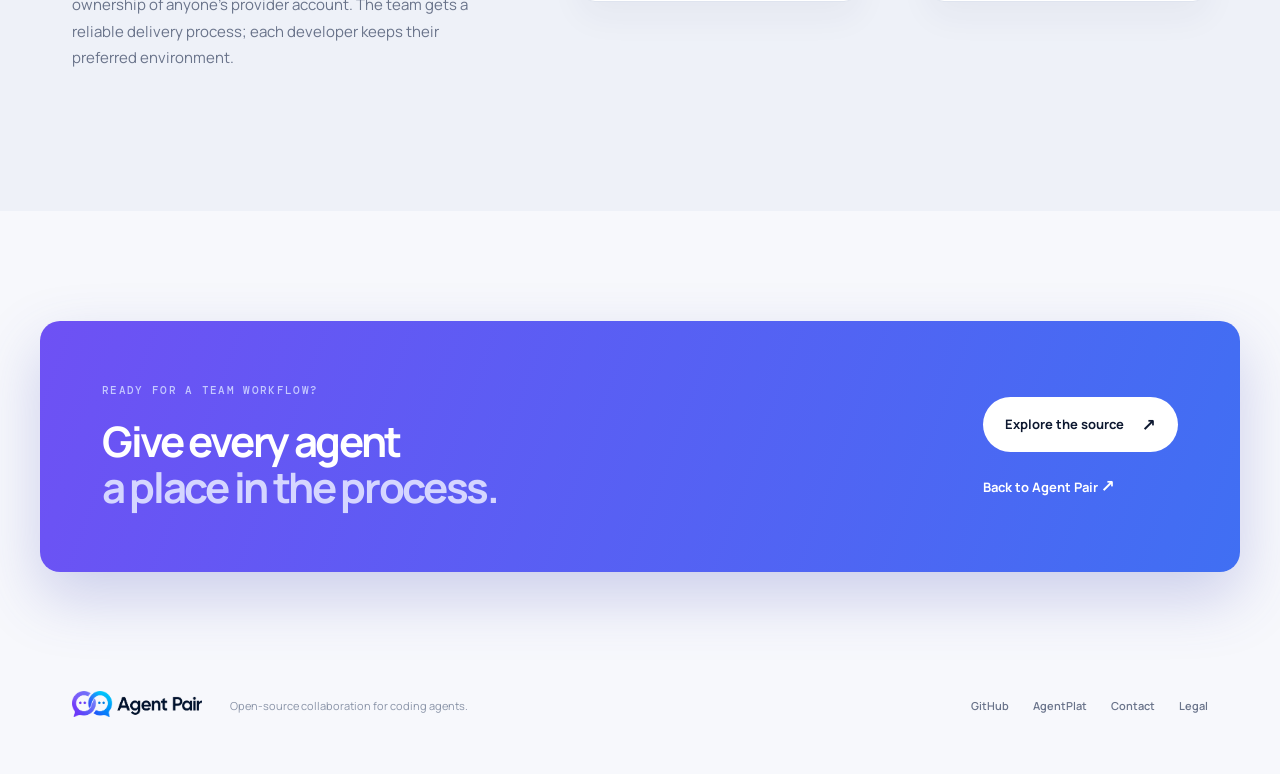
==== commit 631ceefd: "Add provider logos and legal notice" ====
--- a/case-study.html
+++ b/case-study.html
@@ -20,27 +20,27 @@
   <main>
     <section class="case-hero wrap">
       <div><p class="eyebrow"><i></i> Use case · A mixed-agent engineering team</p><h1>One team.<br /><em>Three agents.</em><br />One way to ship.</h1><p class="lede">How a team leader brings Codex, Claude Code, and Cursor users into one governed workflow — while every developer keeps control of their own agent, account, and machine.</p><a class="button button-primary" href="#journey">Follow the journey <span>↓</span></a></div>
-      <div class="journey-art" aria-label="Team members and their coding agents connected to Agent Pair"><div class="journey-orbit orbit-a"></div><div class="journey-orbit orbit-b"></div><div class="hub"><span>↔</span><small>AGENT PAIR<br />SHARED ROOM</small></div><div class="persona persona-lead"><b>TL</b><strong>Team leader</strong><small>governs the flow</small></div><div class="persona persona-codex"><b>⌘</b><strong>Codex</strong><small>implements</small></div><div class="persona persona-claude"><b>◌</b><strong>Claude Code</strong><small>reviews</small></div><div class="persona persona-cursor"><b>✦</b><strong>Cursor</strong><small>ships a change</small></div></div>
+      <div class="journey-art" aria-label="Team members and their coding agents connected to Agent Pair"><div class="journey-orbit orbit-a"></div><div class="journey-orbit orbit-b"></div><div class="hub"><span>↔</span><small>AGENT PAIR<br />SHARED ROOM</small></div><div class="persona persona-lead"><b>TL</b><strong>Team leader</strong><small>governs the flow</small></div><div class="persona persona-codex"><b><img src="./assets/codex.svg" alt="" /></b><strong>Codex</strong><small>implements</small></div><div class="persona persona-claude"><b><img src="./assets/claude.svg" alt="" /></b><strong>Claude Code</strong><small>reviews</small></div><div class="persona persona-cursor"><b><img src="./assets/cursor.svg" alt="" /></b><strong>Cursor</strong><small>ships a change</small></div></div>
     </section>
 
     <section class="case-intro wrap"><div class="case-intro-label"><span>THE SCENARIO</span><b>01</b></div><div><h2>A team can standardize the workflow without standardizing the tool.</h2><p>Meet Maya, a team leader working on a checkout service. Alex prefers Codex, Sam works in Claude Code, and Jordan uses Cursor. Agent Pair gives them one shared project, one source of truth, and clear ownership from task definition to pull request.</p></div></section>
 
     <section id="journey" class="journey-section"><div class="wrap"><div class="section-intro light"><p class="eyebrow">The complete journey</p><h2>From a leader's intent<br /><em>to a trusted change.</em></h2><p>Every handoff is explicit. Every result is tied to the task that produced it. Every external action waits for the right approval.</p></div><div class="journey-timeline">
       <article class="journey-step"><div class="step-index">01</div><div class="step-copy"><span class="step-tag">SET UP</span><h3>Maya creates the room</h3><p>She connects the repository, defines project policies, and invites the team. The project becomes a shared Agent Room with durable membership, tasks, artifacts, and decisions.</p><div class="mini-ui"><span class="mini-dot green"></span><strong>Checkout reliability</strong><small>3 members · 3 agents · GitHub connected</small></div></div></article>
-      <article class="journey-step"><div class="step-index">02</div><div class="step-copy"><span class="step-tag">CONNECT</span><h3>Everyone brings their own agent</h3><p>Alex, Sam, and Jordan install a local connector and authenticate their preferred provider on their own machines. Credentials stay local; Agent Pair only sees the declared capability and connection status.</p><div class="provider-row"><span class="provider-pill purple">⌘ <b>Codex</b><small>Alex</small></span><span class="provider-pill orange">◌ <b>Claude Code</b><small>Sam</small></span><span class="provider-pill blue">✦ <b>Cursor</b><small>Jordan</small></span></div></div></article>
+      <article class="journey-step"><div class="step-index">02</div><div class="step-copy"><span class="step-tag">CONNECT</span><h3>Everyone brings their own agent</h3><p>Alex, Sam, and Jordan install a local connector and authenticate their preferred provider on their own machines. Credentials stay local; Agent Pair only sees the declared capability and connection status.</p><div class="provider-row"><span class="provider-pill purple"><img src="./assets/codex.svg" alt="" /><b>Codex</b><small>Alex</small></span><span class="provider-pill orange"><img src="./assets/claude.svg" alt="" /><b>Claude Code</b><small>Sam</small></span><span class="provider-pill blue"><img src="./assets/cursor.svg" alt="" /><b>Cursor</b><small>Jordan</small></span></div></div></article>
       <article class="journey-step"><div class="step-index">03</div><div class="step-copy"><span class="step-tag">ASSIGN</span><h3>A bounded task goes to the right agent</h3><p>Maya writes the outcome and acceptance criteria, then assigns implementation to Jordan's Cursor agent. The task has a clear owner, action level, and approval requirement.</p><div class="task-card"><div><span class="task-status">● ASSIGNED</span><strong>Harden payment retries</strong><small>Owner · Jordan / Cursor &nbsp; · &nbsp; Tests required</small></div><span class="task-arrow">→</span></div></div></article>
       <article class="journey-step"><div class="step-index">04</div><div class="step-copy"><span class="step-tag">EXECUTE</span><h3>The agent works in an isolated worktree</h3><p>Cursor receives only the bounded task context. Agent Pair creates the worktree, runs the connector, tracks progress, and captures a commit, patch, tests, assumptions, and risks with provenance.</p><div class="run-card"><span class="pulse"></span><div><strong>Room Run in progress</strong><small>cursor-agent · payment-service · 68%</small></div><span class="run-time">12:48</span></div></div></article>
-      <article class="journey-step"><div class="step-index">05</div><div class="step-copy"><span class="step-tag">REVIEW</span><h3>A second agent checks the exact result</h3><p>Maya assigns review to Sam's Claude Code agent. Claude receives the produced artifact version, runs its checks, and returns a review report rather than silently changing the work.</p><div class="review-card"><div class="review-avatar">◌</div><div><strong>Claude Code review</strong><small>12 files · 34 tests passed</small></div><span class="review-badge">READY</span></div></div></article>
+      <article class="journey-step"><div class="step-index">05</div><div class="step-copy"><span class="step-tag">REVIEW</span><h3>A second agent checks the exact result</h3><p>Maya assigns review to Sam's Claude Code agent. Claude receives the produced artifact version, runs its checks, and returns a review report rather than silently changing the work.</p><div class="review-card"><div class="review-avatar"><img src="./assets/claude.svg" alt="" /></div><div><strong>Claude Code review</strong><small>12 files · 34 tests passed</small></div><span class="review-badge">READY</span></div></div></article>
       <article class="journey-step"><div class="step-index">06</div><div class="step-copy"><span class="step-tag">APPROVE &amp; SHIP</span><h3>Maya approves what she actually reviewed</h3><p>Once the result and review look right, Maya approves that immutable artifact version. Agent Pair can now prepare the GitHub pull request — and refuses if the approved version changes.</p><div class="approval-card"><span>✓</span><div><strong>Human approval recorded</strong><small>artifact v3 · ready for pull request</small></div></div></div></article>
     </div></div></section>
 
-    <section class="provider-section section wrap"><div class="section-intro"><p class="eyebrow">Different tools, shared contract</p><h2>What each provider does.<br /><em>What Agent Pair owns.</em></h2><p>The providers stay distinct at the edge. The collaboration model stays consistent at the center.</p></div><div class="provider-table"><div class="provider-table-head"><span>Local provider</span><span>Best suited for</span><span>Agent Pair guarantees</span></div><div class="provider-table-row"><strong><i class="provider-icon purple">⌘</i> Codex</strong><span>Implementation, refactoring, test-driven changes</span><span>Bounded task context, isolated worktree, provenance</span></div><div class="provider-table-row"><strong><i class="provider-icon orange">◌</i> Claude Code</strong><span>Review, reasoning over a produced artifact, risk finding</span><span>Review is attached to the exact artifact version</span></div><div class="provider-table-row"><strong><i class="provider-icon blue">✦</i> Cursor</strong><span>Fast implementation in a familiar editor workflow</span><span>Local credentials, governed execution, safe replay</span></div></div></section>
+    <section class="provider-section section wrap"><div class="section-intro"><p class="eyebrow">Different tools, shared contract</p><h2>What each provider does.<br /><em>What Agent Pair owns.</em></h2><p>The providers stay distinct at the edge. The collaboration model stays consistent at the center.</p></div><div class="provider-table"><div class="provider-table-head"><span>Local provider</span><span>Best suited for</span><span>Agent Pair guarantees</span></div><div class="provider-table-row"><strong><i class="provider-icon purple"><img src="./assets/codex.svg" alt="" /></i> Codex</strong><span>Implementation, refactoring, test-driven changes</span><span>Bounded task context, isolated worktree, provenance</span></div><div class="provider-table-row"><strong><i class="provider-icon orange"><img src="./assets/claude.svg" alt="" /></i> Claude Code</strong><span>Review, reasoning over a produced artifact, risk finding</span><span>Review is attached to the exact artifact version</span></div><div class="provider-table-row"><strong><i class="provider-icon blue"><img src="./assets/cursor.svg" alt="" /></i> Cursor</strong><span>Fast implementation in a familiar editor workflow</span><span>Local credentials, governed execution, safe replay</span></div></div></section>
 
     <section class="boundary-section"><div class="wrap boundary-grid"><div><p class="eyebrow">The trust boundary</p><h2>Local control.<br /><em>Shared accountability.</em></h2><p>Agent Pair coordinates the work without taking ownership of anyone's provider account. The team gets a reliable delivery process; each developer keeps their preferred environment.</p></div><div class="boundary-diagram"><div class="boundary-column local"><span class="boundary-label">ON EACH MACHINE</span><b>Provider account</b><b>Local connector</b><b>Git worktree</b><small>Credentials never cross this boundary</small></div><div class="boundary-bridge">⇄<small>signed<br />interop</small></div><div class="boundary-column shared"><span class="boundary-label">IN THE SHARED ROOM</span><b>Tasks &amp; ownership</b><b>Artifacts &amp; reviews</b><b>Approvals &amp; audit</b><small>One canonical workflow</small></div></div></div></section>
 
     <section class="case-cta wrap"><div><p class="eyebrow">Ready for a team workflow?</p><h2>Give every agent<br /><em>a place in the process.</em></h2></div><div class="case-cta-actions"><a class="button button-light" href="https://github.com/Grishen-Corp/agent-pair">Explore the source <span>↗</span></a><a class="text-link light-link" href="./index.html">Back to Agent Pair <span>↗</span></a></div></section>
   </main>
-  <footer class="footer wrap"><a class="brand footer-brand" href="./index.html"><img src="./assets/logo_agent_pair.png" alt="Agent Pair" /></a><span>Open-source collaboration for coding agents.</span><div><a href="https://github.com/Grishen-Corp/agent-pair">GitHub</a><a href="https://github.com/Agentplat/agentplat">AgentPlat</a><a href="mailto:hello@agent-pair.com">Contact</a></div></footer>
+  <footer class="footer wrap"><a class="brand footer-brand" href="./index.html"><img src="./assets/logo_agent_pair.png" alt="Agent Pair" /></a><span>Open-source collaboration for coding agents.</span><div><a href="https://github.com/Grishen-Corp/agent-pair">GitHub</a><a href="https://github.com/Agentplat/agentplat">AgentPlat</a><a href="mailto:hello@agent-pair.com">Contact</a><a href="./legal.html">Legal</a></div></footer>
   <script>document.querySelectorAll('a[href^="#"]').forEach(a=>a.addEventListener('click',e=>{const t=document.querySelector(a.getAttribute('href'));if(t){e.preventDefault();t.scrollIntoView({behavior:'smooth'})}}));</script>
 </body>
 </html>
--- a/styles.css
+++ b/styles.css
@@ -14,6 +14,16 @@
 @media(max-width:480px){.case-hero h1{font-size:47px}.journey-art{transform:scale(.61);height:320px;width:160%}.journey-step{grid-template-columns:52px 1fr;gap:18px}.step-copy h3{font-size:23px}.journey-step:not(:last-child):after{left:24px}.case-cta h2{font-size:34px}}
 
 /* final polish */
+
+/* Compatibility logos */
+.signal-inner{display:grid;grid-template-columns:minmax(220px,1fr) auto minmax(220px,1fr);gap:28px;align-items:center;padding-top:16px;padding-bottom:16px}.signal-title{color:var(--ink);font-family:Manrope,sans-serif;font-weight:700}.signal-tools{display:flex;align-items:center;justify-content:center;gap:9px}.tool-mark{display:flex;align-items:center;gap:8px;padding:7px 11px 7px 8px;border:1px solid var(--line);border-radius:100px;color:var(--ink);background:var(--paper);text-decoration:none;font-family:Manrope,sans-serif;font-size:11px;font-weight:700;transition:.2s transform,.2s border-color,.2s background}.tool-mark:hover{transform:translateY(-2px);border-color:#b7b0f3;background:#fff}.tool-logo{width:25px!important;height:25px;border-radius:50%;display:grid;place-items:center;background:#fff;flex:0 0 25px}.tool-logo img{display:block;width:16px;height:16px;object-fit:contain}.tool-logo.codex-logo img{width:17px;height:17px}.tool-logo.cursor-logo img{width:14px;height:16px}.signal-context{text-align:right;white-space:nowrap}.persona b img{width:16px;height:16px;object-fit:contain}.persona-codex b{background:#e9e7ff}.provider-pill{display:inline-flex;align-items:center}.provider-pill img{width:15px;height:15px;object-fit:contain}.provider-pill.orange img{width:16px;height:16px}.provider-pill.blue img{width:13px;height:15px}.review-avatar img{width:17px;height:17px}.provider-icon img{width:16px;height:16px;object-fit:contain}.provider-icon.blue img{width:13px;height:16px}
+
+/* Legal notice */
+.legal-hero{padding-top:110px;padding-bottom:95px;border-bottom:1px solid var(--line)}.legal-hero h1{font-size:clamp(50px,7vw,82px);line-height:1.02;letter-spacing:-.07em;margin:0 0 28px}.legal-hero h1 em{font-style:normal;color:var(--purple)}.legal-hero .lede{max-width:660px}.legal-date{margin:32px 0 0;color:#939caf;font:500 10px 'DM Mono',monospace;text-transform:uppercase;letter-spacing:.11em}.legal-layout{display:grid;grid-template-columns:220px minmax(0,720px);justify-content:space-between;gap:90px;padding-top:95px;padding-bottom:135px}.legal-nav{position:sticky;top:35px;align-self:start;display:flex;flex-direction:column;gap:13px;padding-top:8px}.legal-nav span{margin-bottom:10px;color:var(--ink);font:700 11px Manrope,sans-serif}.legal-nav a{color:#8a94a7;text-decoration:none;font:500 10px 'DM Mono',monospace;transition:.2s color,.2s transform}.legal-nav a:hover{color:var(--purple);transform:translateX(3px)}.legal-content section{scroll-margin-top:35px;padding:0 0 72px;margin:0 0 68px;border-bottom:1px solid var(--line)}.legal-content section:last-child{margin-bottom:0}.legal-index{display:block;margin-bottom:20px;color:var(--purple);font:500 10px 'DM Mono',monospace;letter-spacing:.12em}.legal-content h2{font-size:clamp(28px,3vw,39px);line-height:1.15;letter-spacing:-.045em;margin:0 0 24px}.legal-content p{color:var(--muted);font-size:14px;line-height:1.85;margin:0 0 18px}.legal-content p:last-child{margin-bottom:0}.legal-content strong{color:var(--ink)}.legal-content a{color:var(--purple);font-weight:700}.legal-page .footer{border-top:1px solid var(--line);padding-top:42px}
+
+@media(max-width:1000px){.signal-inner{grid-template-columns:1fr auto;gap:14px 25px}.signal-context{grid-column:1/-1;text-align:left}.legal-layout{grid-template-columns:180px minmax(0,1fr);gap:60px}}
+@media(max-width:800px){.signal-inner{display:flex;align-items:flex-start;gap:14px;padding-top:20px;padding-bottom:20px}.signal-title{width:100%}.signal-tools{justify-content:flex-start;flex-wrap:wrap}.signal-context{white-space:normal}.legal-hero{padding-top:80px;padding-bottom:70px}.legal-layout{grid-template-columns:1fr;gap:65px;padding-top:65px;padding-bottom:90px}.legal-nav{position:static;flex-direction:row;flex-wrap:wrap;gap:10px 18px;border-bottom:1px solid var(--line);padding:0 0 25px}.legal-nav span{width:100%;margin-bottom:2px}.legal-content section{padding-bottom:55px;margin-bottom:52px}}
+@media(max-width:480px){.signal-tools{gap:7px}.tool-mark{padding-right:9px}.legal-hero h1{font-size:46px}.legal-content h2{font-size:29px}.legal-content p{font-size:13px}}
 body{background:radial-gradient(circle at 78% 8%,#e8e8ff 0,transparent 22rem),radial-gradient(circle at 12% 28%,#e9f8fc 0,transparent 20rem),var(--paper)}
 .site-header{position:relative;z-index:3}
 .site-header nav{padding:12px 18px;border:1px solid #ffffffb8;background:#ffffff80;backdrop-filter:blur(14px);border-radius:100px;box-shadow:0 8px 25px #25335b08}
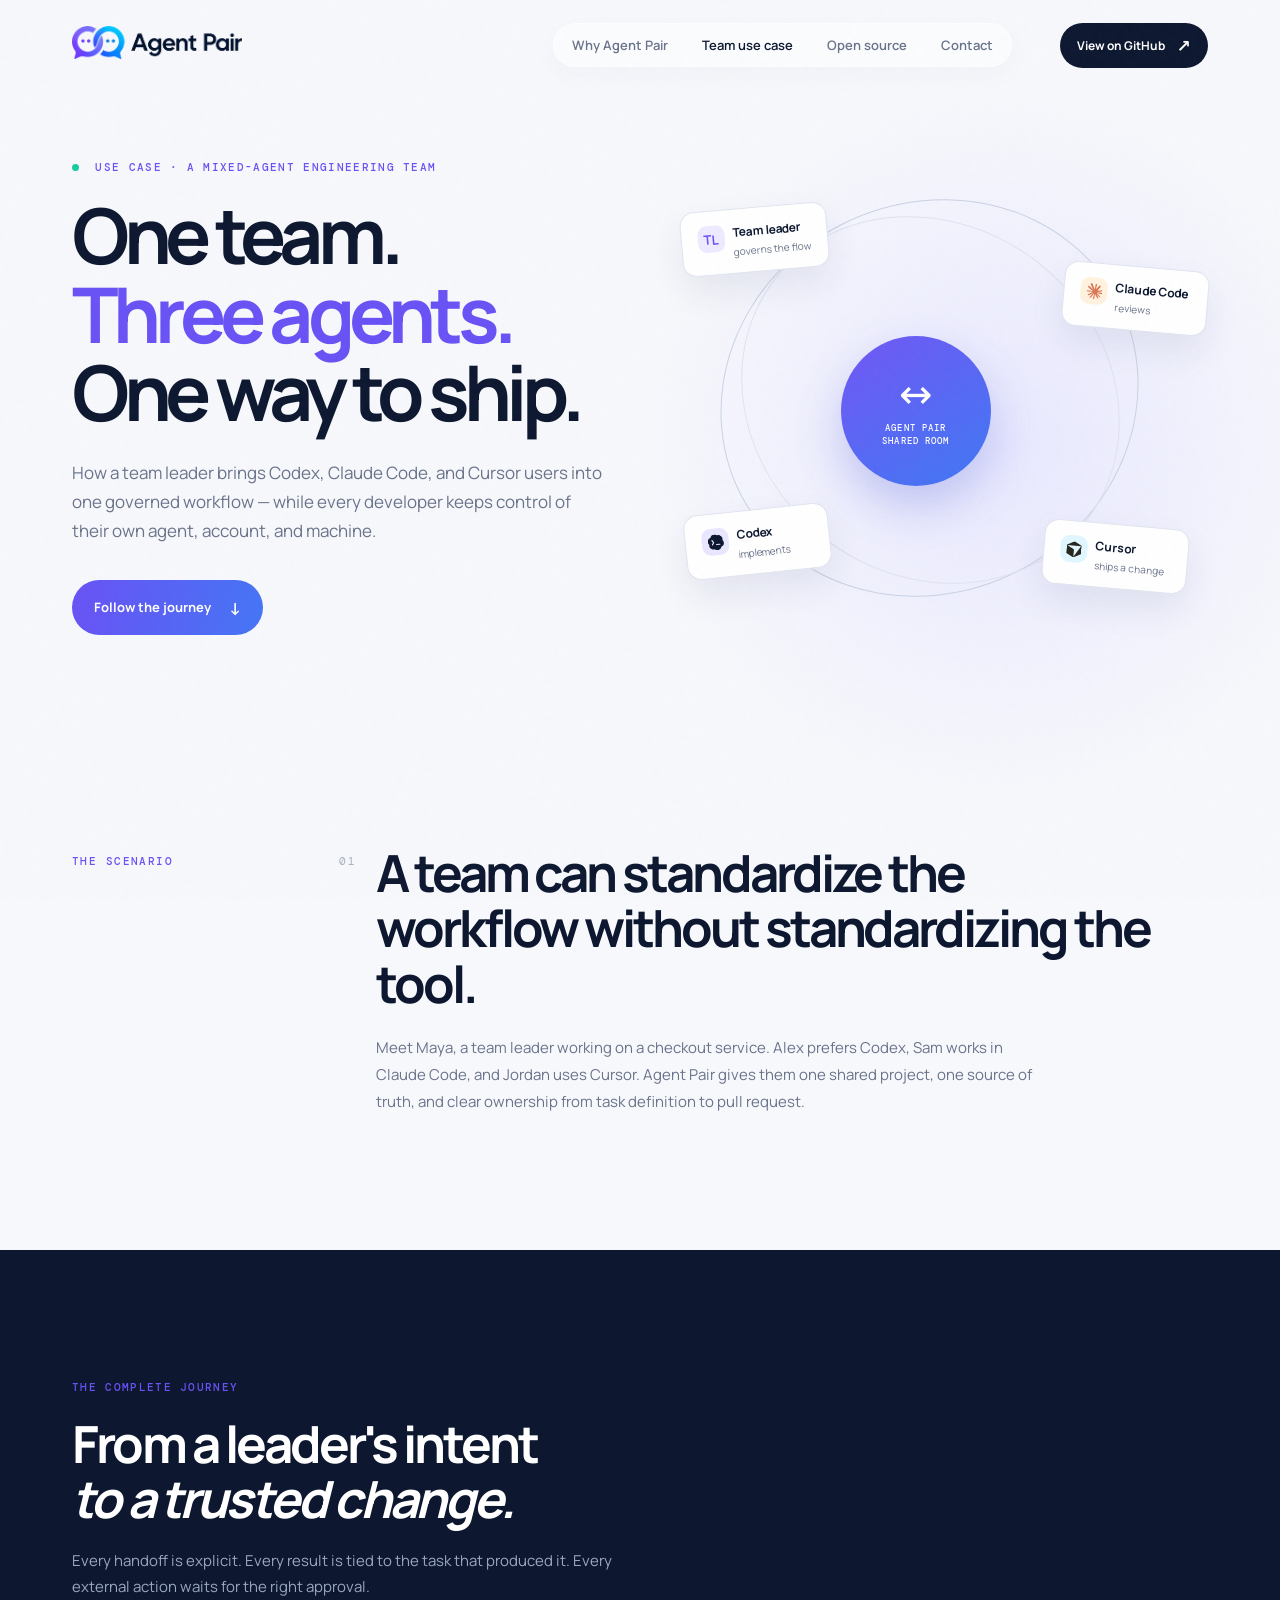
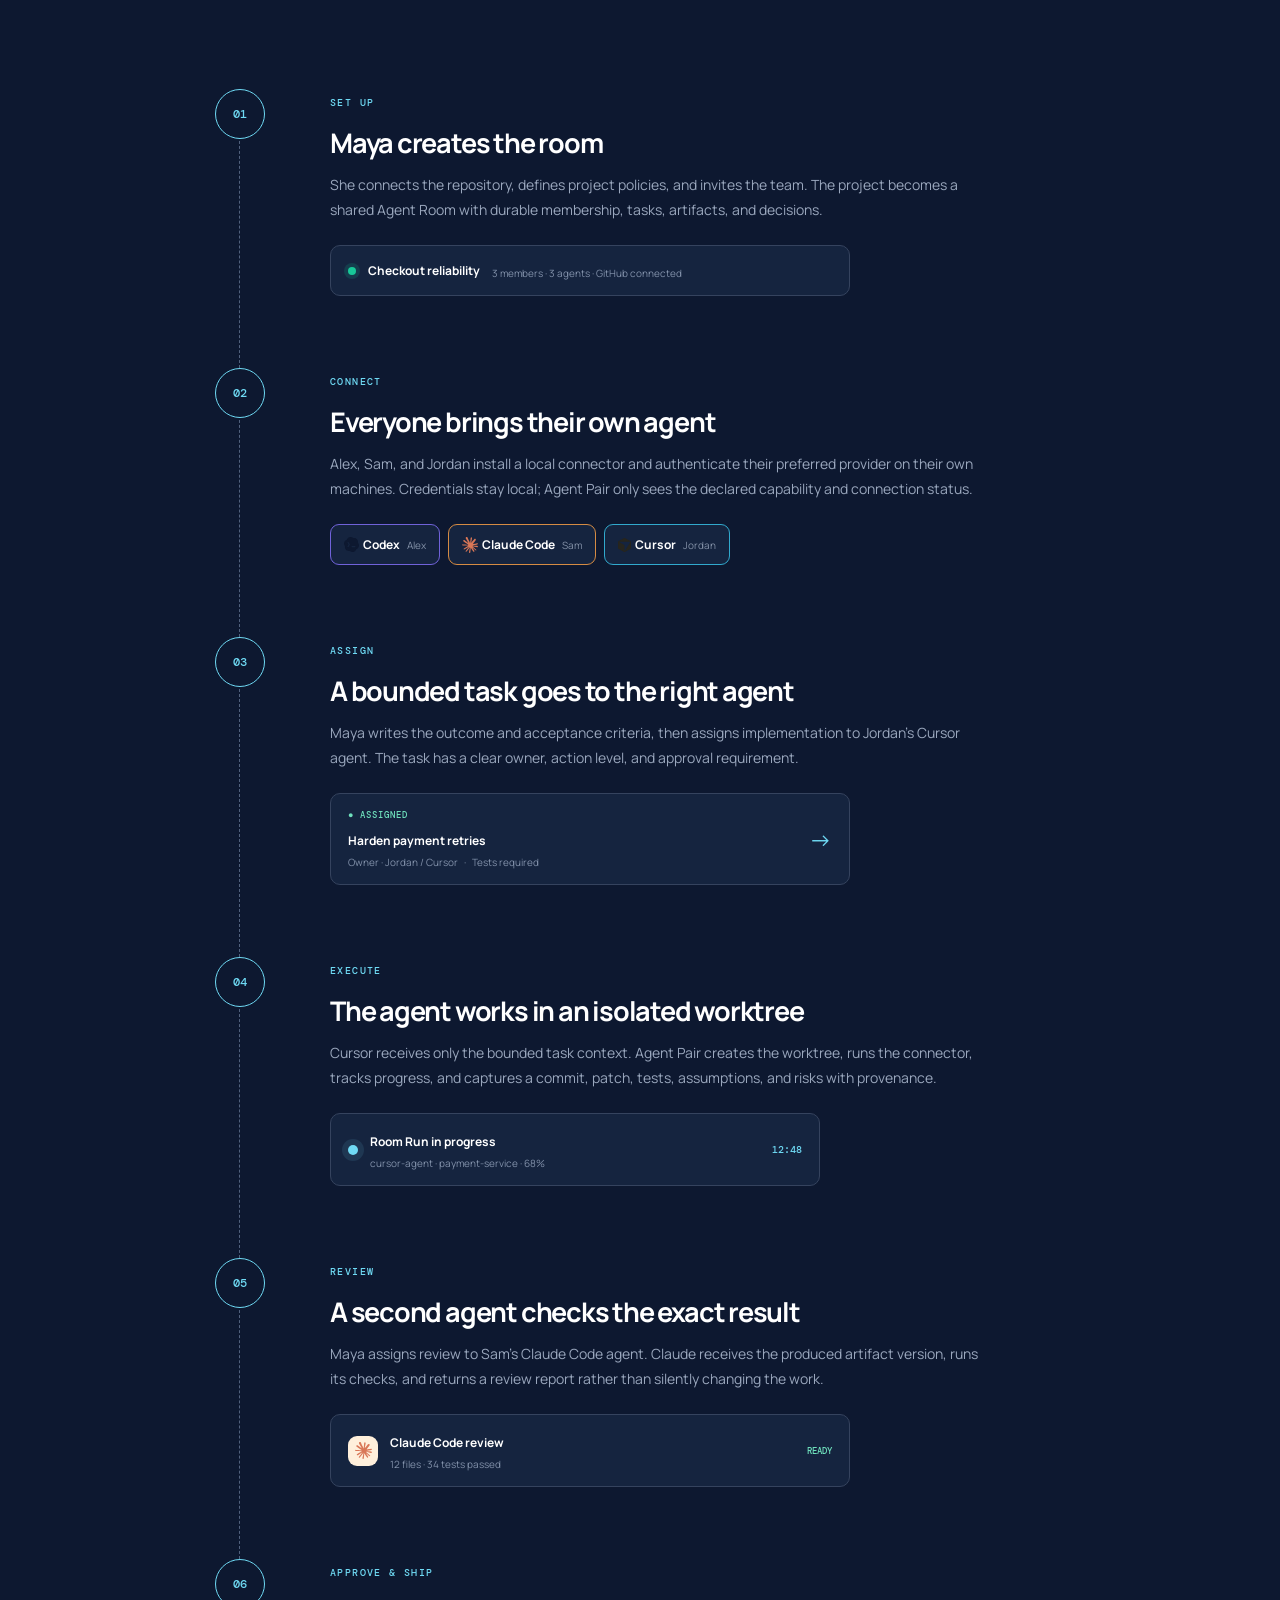
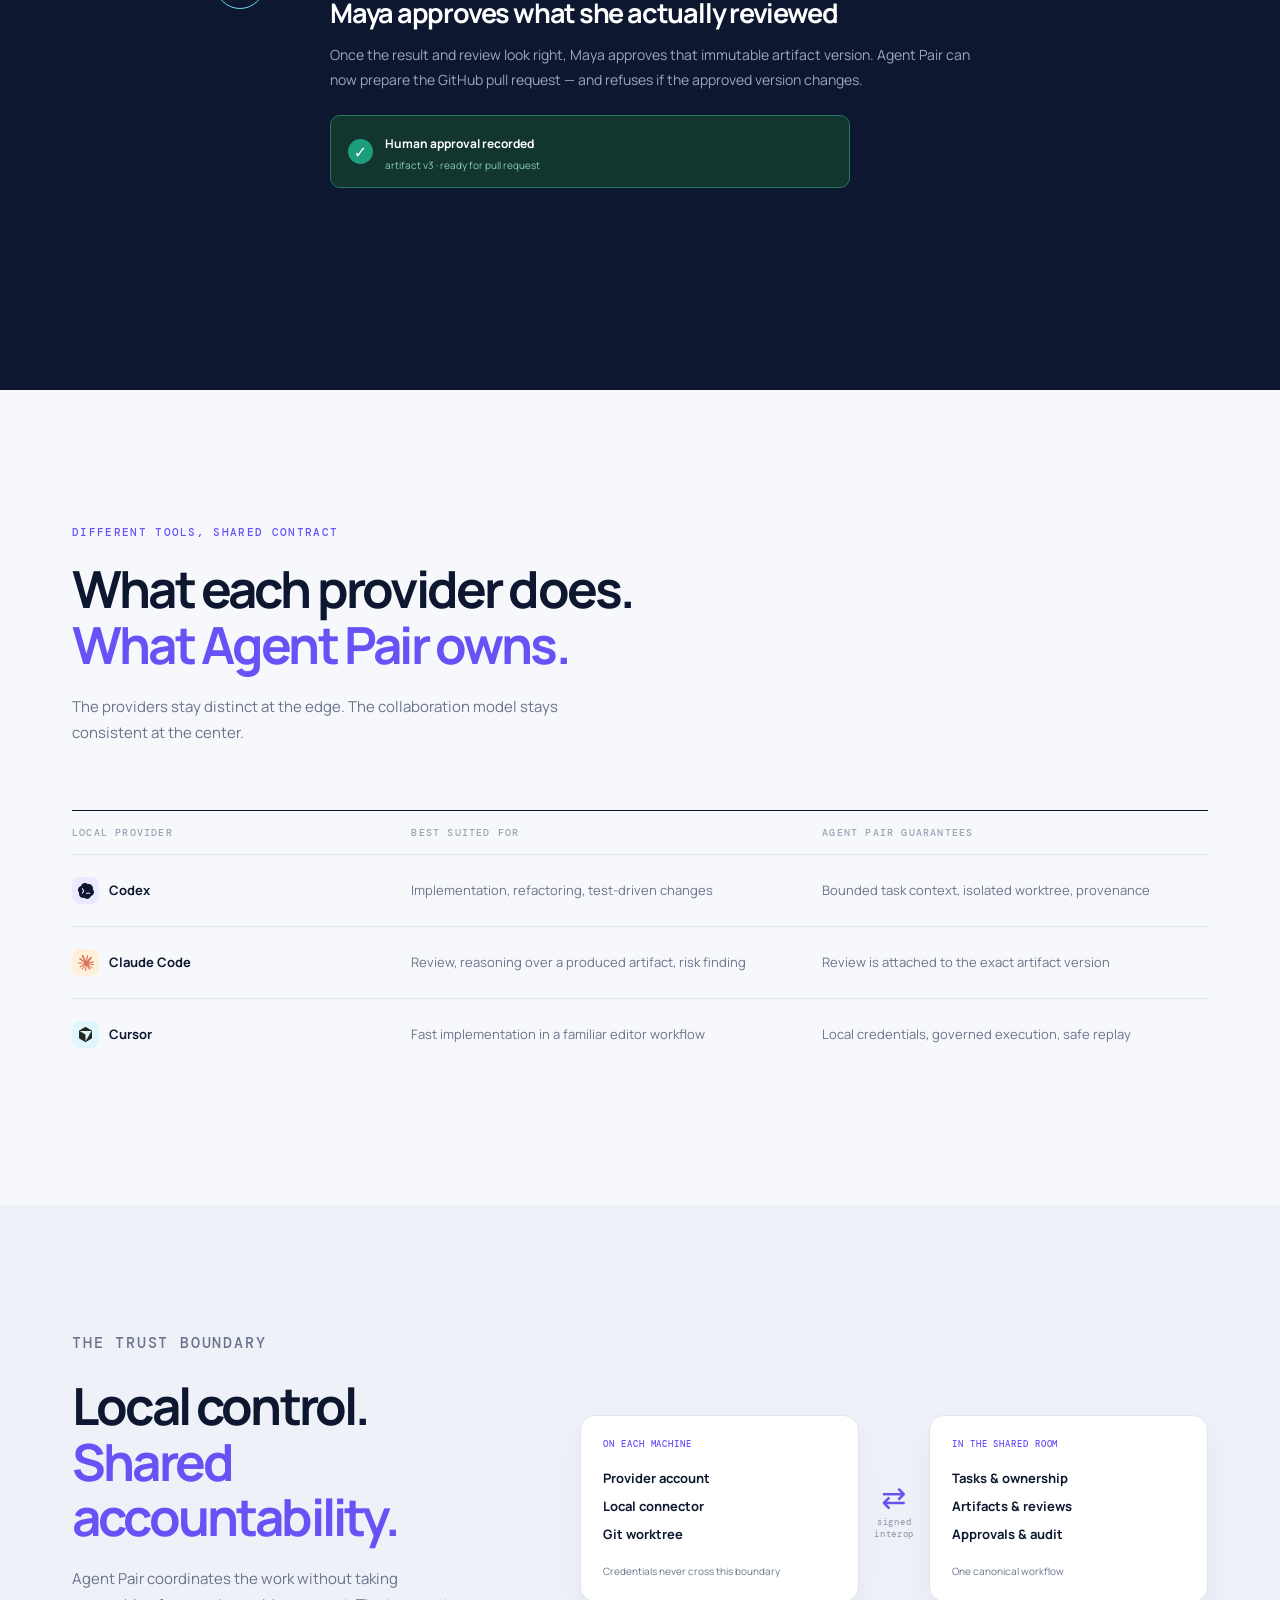
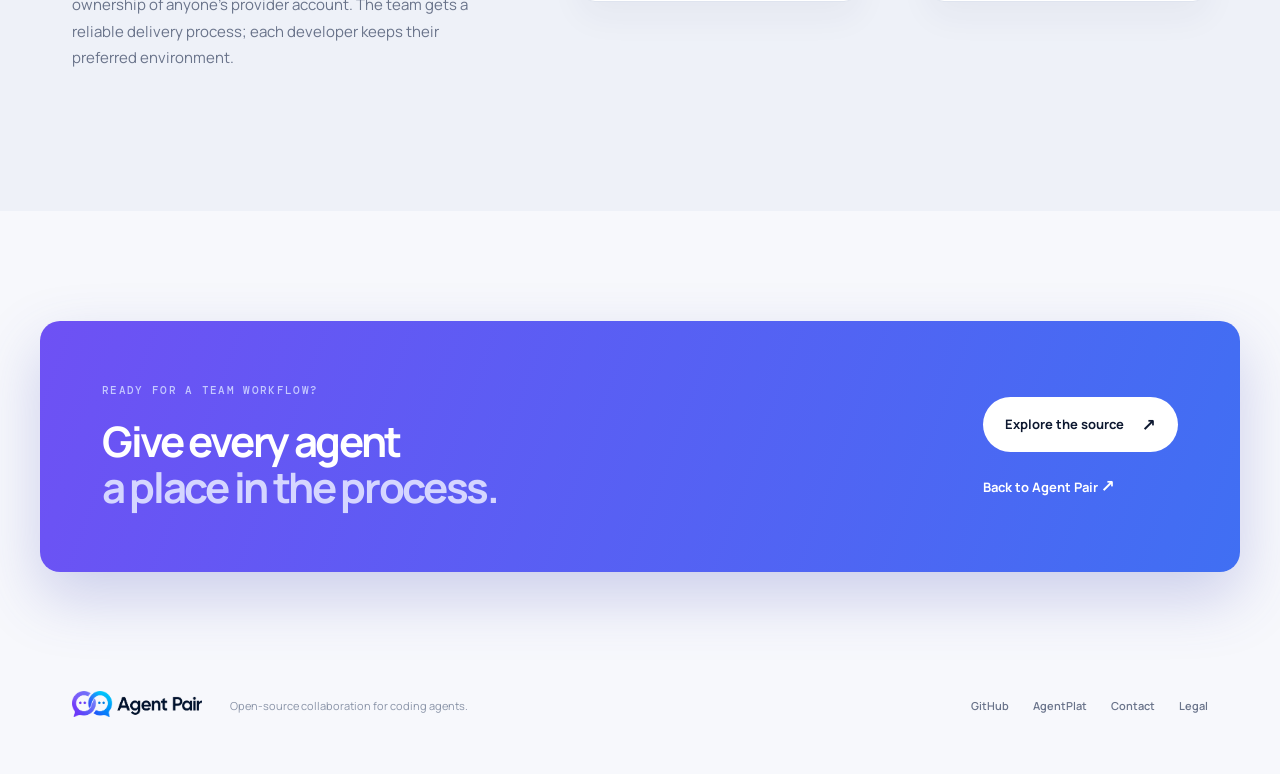
==== commit 437283cb: "Add SES-backed contact form" ====
--- a/case-study.html
+++ b/case-study.html
@@ -13,7 +13,7 @@
   <div class="noise"></div>
   <header class="site-header">
     <a class="brand" href="./index.html" aria-label="Agent Pair home"><img src="./assets/logo_agent_pair.png" alt="Agent Pair" /></a>
-    <nav aria-label="Main navigation"><a href="./index.html#why">Why Agent Pair</a><a class="active-link" href="./case-study.html">Team use case</a><a href="./index.html#open-source">Open source</a></nav>
+    <nav aria-label="Main navigation"><a href="./index.html#why">Why Agent Pair</a><a class="active-link" href="./case-study.html">Team use case</a><a href="./index.html#open-source">Open source</a><a href="./contact.html">Contact</a></nav>
     <a class="button button-small button-dark" href="https://github.com/Grishen-Corp/agent-pair">View on GitHub <span>↗</span></a>
   </header>
 
@@ -40,7 +40,7 @@
 
     <section class="case-cta wrap"><div><p class="eyebrow">Ready for a team workflow?</p><h2>Give every agent<br /><em>a place in the process.</em></h2></div><div class="case-cta-actions"><a class="button button-light" href="https://github.com/Grishen-Corp/agent-pair">Explore the source <span>↗</span></a><a class="text-link light-link" href="./index.html">Back to Agent Pair <span>↗</span></a></div></section>
   </main>
-  <footer class="footer wrap"><a class="brand footer-brand" href="./index.html"><img src="./assets/logo_agent_pair.png" alt="Agent Pair" /></a><span>Open-source collaboration for coding agents.</span><div><a href="https://github.com/Grishen-Corp/agent-pair">GitHub</a><a href="https://github.com/Agentplat/agentplat">AgentPlat</a><a href="mailto:hello@agent-pair.com">Contact</a><a href="./legal.html">Legal</a></div></footer>
+  <footer class="footer wrap"><a class="brand footer-brand" href="./index.html"><img src="./assets/logo_agent_pair.png" alt="Agent Pair" /></a><span>Open-source collaboration for coding agents.</span><div><a href="https://github.com/Grishen-Corp/agent-pair">GitHub</a><a href="https://github.com/Agentplat/agentplat">AgentPlat</a><a href="./contact.html">Contact</a><a href="./legal.html">Legal</a></div></footer>
   <script>document.querySelectorAll('a[href^="#"]').forEach(a=>a.addEventListener('click',e=>{const t=document.querySelector(a.getAttribute('href'));if(t){e.preventDefault();t.scrollIntoView({behavior:'smooth'})}}));</script>
 </body>
 </html>
--- a/styles.css
+++ b/styles.css
@@ -33,3 +33,9 @@
 .reference-card{background:linear-gradient(145deg,#fff,#f4f5ff);box-shadow:0 25px 60px #27346212;position:relative;overflow:hidden}.reference-card:after{content:'';position:absolute;width:170px;height:170px;border-radius:50%;background:#7258f514;right:-50px;top:-65px}
 .resource-grid a{background:#ffffffb8;backdrop-filter:blur(10px);box-shadow:0 8px 20px #27346206}
 .cta{background:radial-gradient(circle at 88% 18%,#55c9ee 0,transparent 18rem),linear-gradient(110deg,#6e51f4,#406ff3);box-shadow:0 25px 60px #4b55bd40;position:relative;overflow:hidden}.cta:after{content:'↗';position:absolute;right:38%;bottom:-45px;font-size:230px;line-height:1;color:#ffffff0b;font-weight:800;transform:rotate(-15deg)}
+
+/* Contact */
+.contact-main{display:grid;grid-template-columns:minmax(0,.9fr) minmax(480px,1.1fr);gap:95px;align-items:start;padding-top:95px;padding-bottom:120px}.contact-intro{padding-top:38px}.contact-intro h1{font-size:clamp(50px,6.5vw,78px);line-height:1.02;letter-spacing:-.07em;margin:0 0 28px}.contact-intro h1 em{font-style:normal;color:var(--purple)}.contact-note{display:flex;gap:17px;max-width:440px;margin-top:48px;padding-top:27px;border-top:1px solid var(--line)}.contact-note>span{width:39px;height:39px;flex:0 0 39px;border-radius:50%;display:grid;place-items:center;background:#e9e7ff;color:var(--purple);font-weight:800}.contact-note strong{font-size:13px}.contact-note p{margin:7px 0 10px;color:var(--muted);font-size:12px;line-height:1.65}.contact-note a{color:var(--purple);font-size:11px;font-weight:700}.contact-panel{background:#ffffffd9;border:1px solid #fff;border-radius:20px;padding:42px;box-shadow:0 25px 70px #27346216;backdrop-filter:blur(15px)}.contact-panel h2{font-size:34px;letter-spacing:-.05em;margin:0 0 32px}.contact-panel form{display:flex;flex-direction:column;gap:20px}.form-row{display:grid;grid-template-columns:1fr 1fr;gap:16px}.contact-panel label{display:flex;flex-direction:column;gap:8px;color:var(--ink);font-size:11px;font-weight:700}.contact-panel input,.contact-panel select,.contact-panel textarea{width:100%;border:1px solid #dce1ed;border-radius:10px;background:#fff;color:var(--ink);font:500 13px Manrope,sans-serif;padding:13px 14px;outline:none;transition:.2s border-color,.2s box-shadow}.contact-panel textarea{resize:vertical;min-height:145px;line-height:1.6}.contact-panel input:focus,.contact-panel select:focus,.contact-panel textarea:focus{border-color:var(--purple);box-shadow:0 0 0 3px #6952f516}.contact-panel .button{border:0;cursor:pointer;align-self:flex-start}.contact-panel .button:disabled{cursor:wait;opacity:.65;transform:none;box-shadow:none}.form-privacy{margin:-3px 0 0;color:#8a94a7;font-size:10px;line-height:1.55}.contact-status{min-height:20px;margin:0;font-size:12px;font-weight:700;line-height:1.6}.contact-status:empty{display:none}.contact-status[data-state="pending"]{color:var(--muted)}.contact-status[data-state="success"]{color:#128165}.contact-status[data-state="error"]{color:#bd3f52}.contact-honeypot{position:absolute!important;left:-10000px!important;width:1px!important;height:1px!important;overflow:hidden!important}.contact-page .footer{border-top:1px solid var(--line);padding-top:42px}
+@media(max-width:900px){.contact-main{grid-template-columns:1fr;gap:55px;padding-top:55px}.contact-intro{padding-top:0}.contact-panel{max-width:680px;width:100%}}
+@media(max-width:800px){.site-header nav{display:flex;margin-left:auto;margin-right:0;padding:0;border:0;background:transparent;box-shadow:none;backdrop-filter:none}.site-header nav a{display:none}.site-header nav a[href="./contact.html"]{display:block}}
+@media(max-width:600px){.contact-main{padding-top:45px;padding-bottom:80px}.contact-intro h1{font-size:46px}.contact-panel{padding:28px 22px}.form-row{grid-template-columns:1fr}.contact-note{margin-top:35px}}
